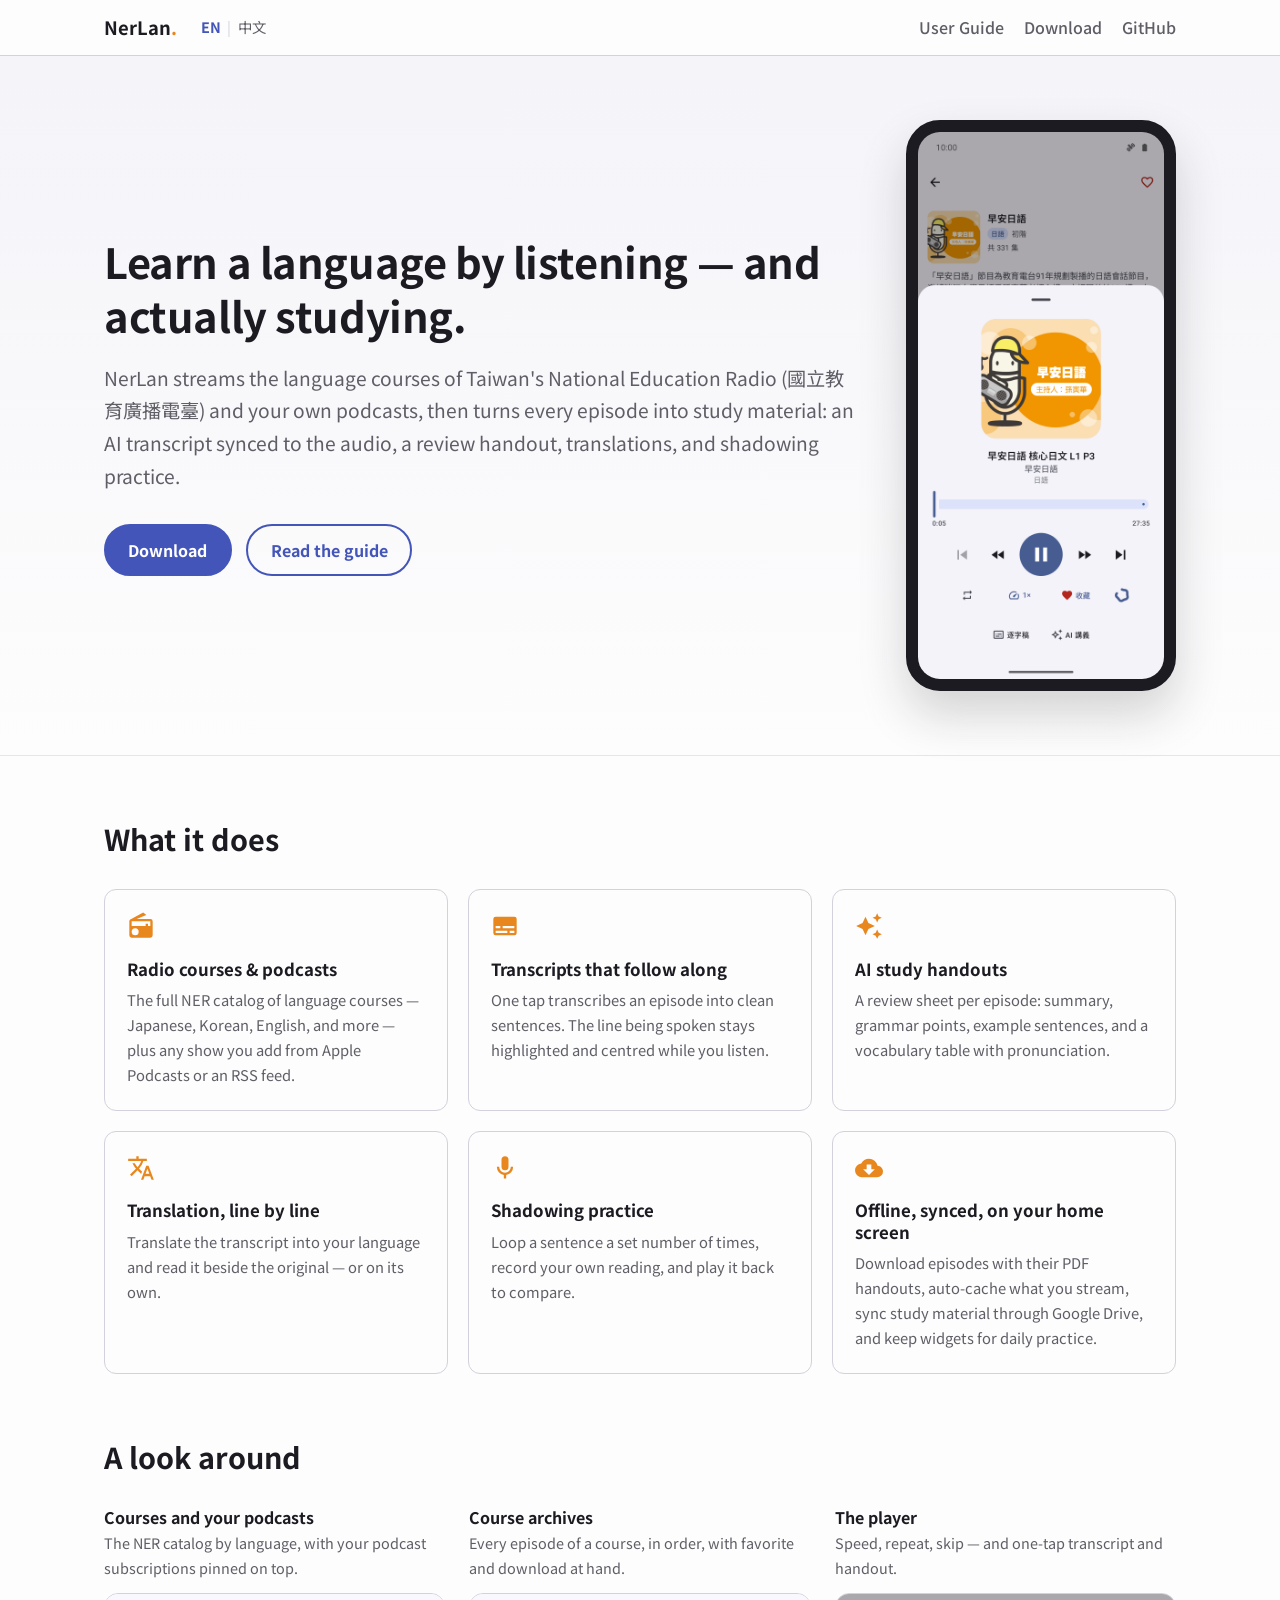
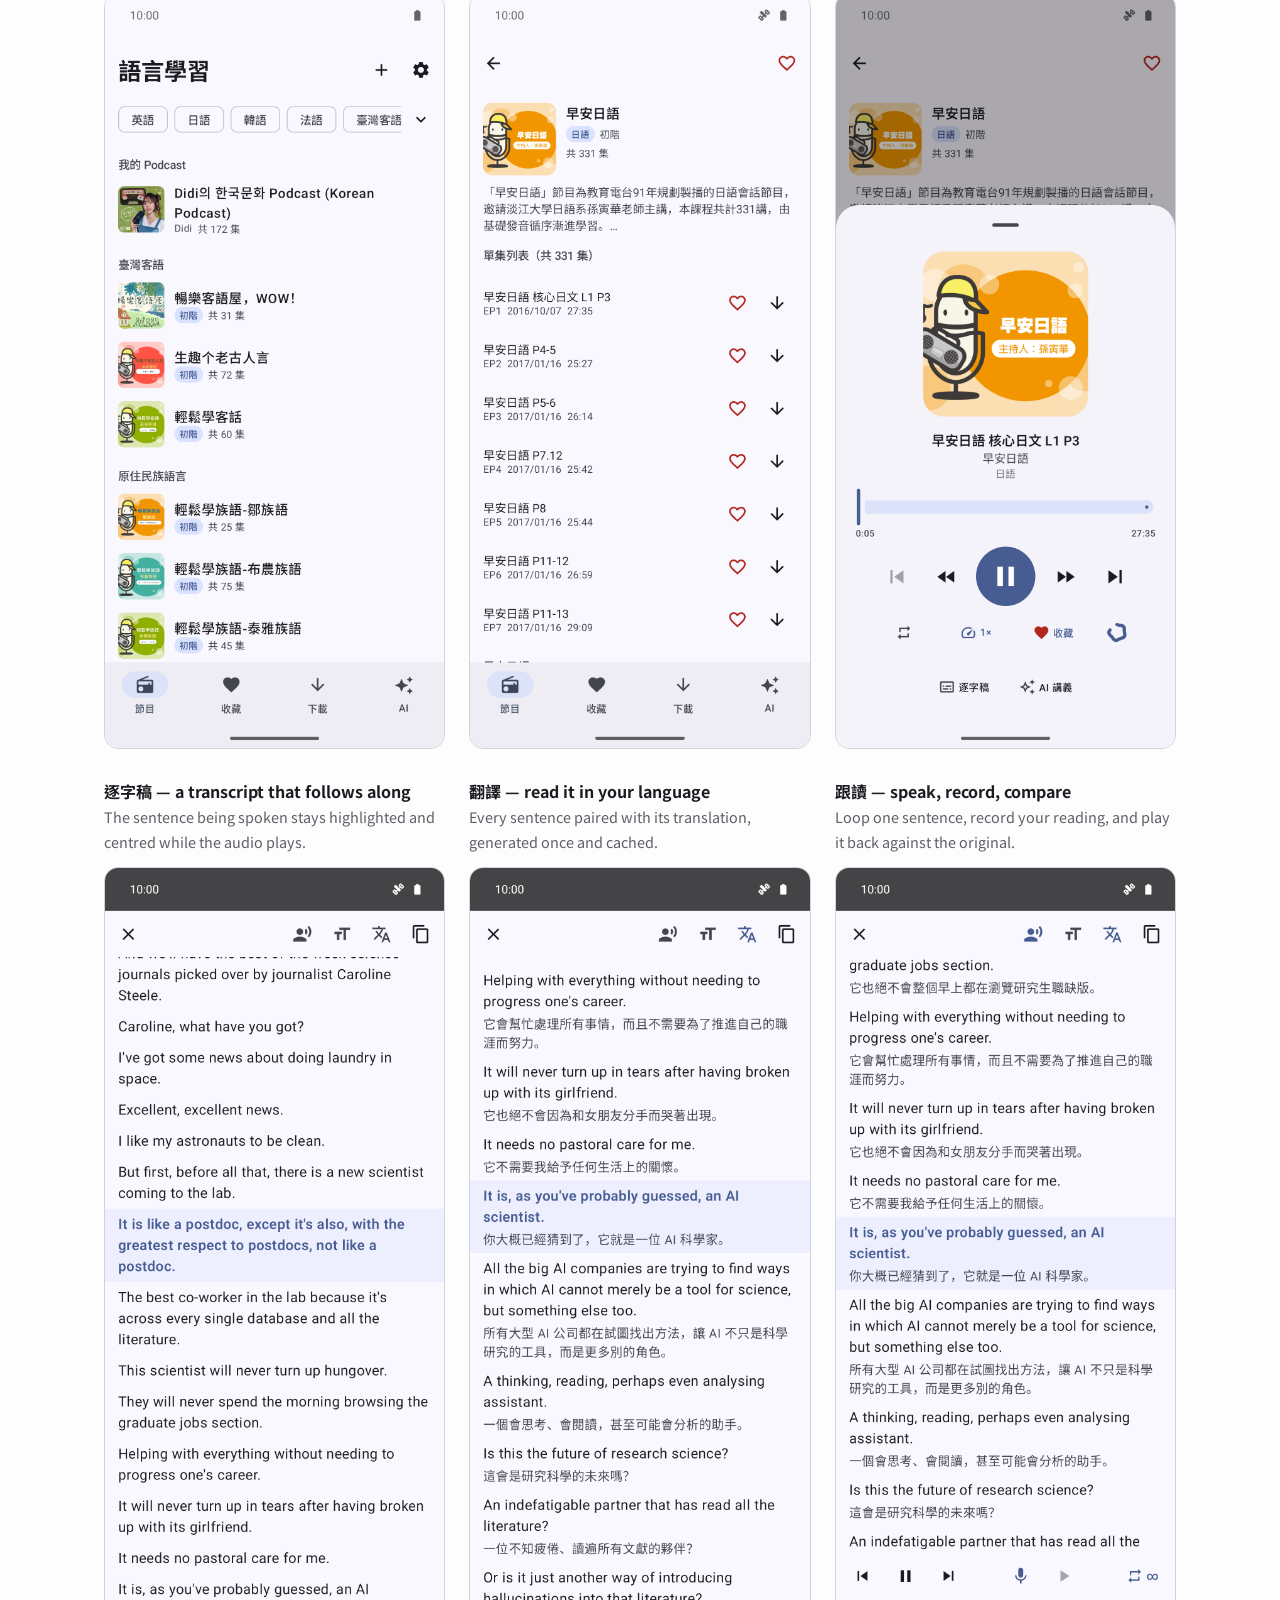
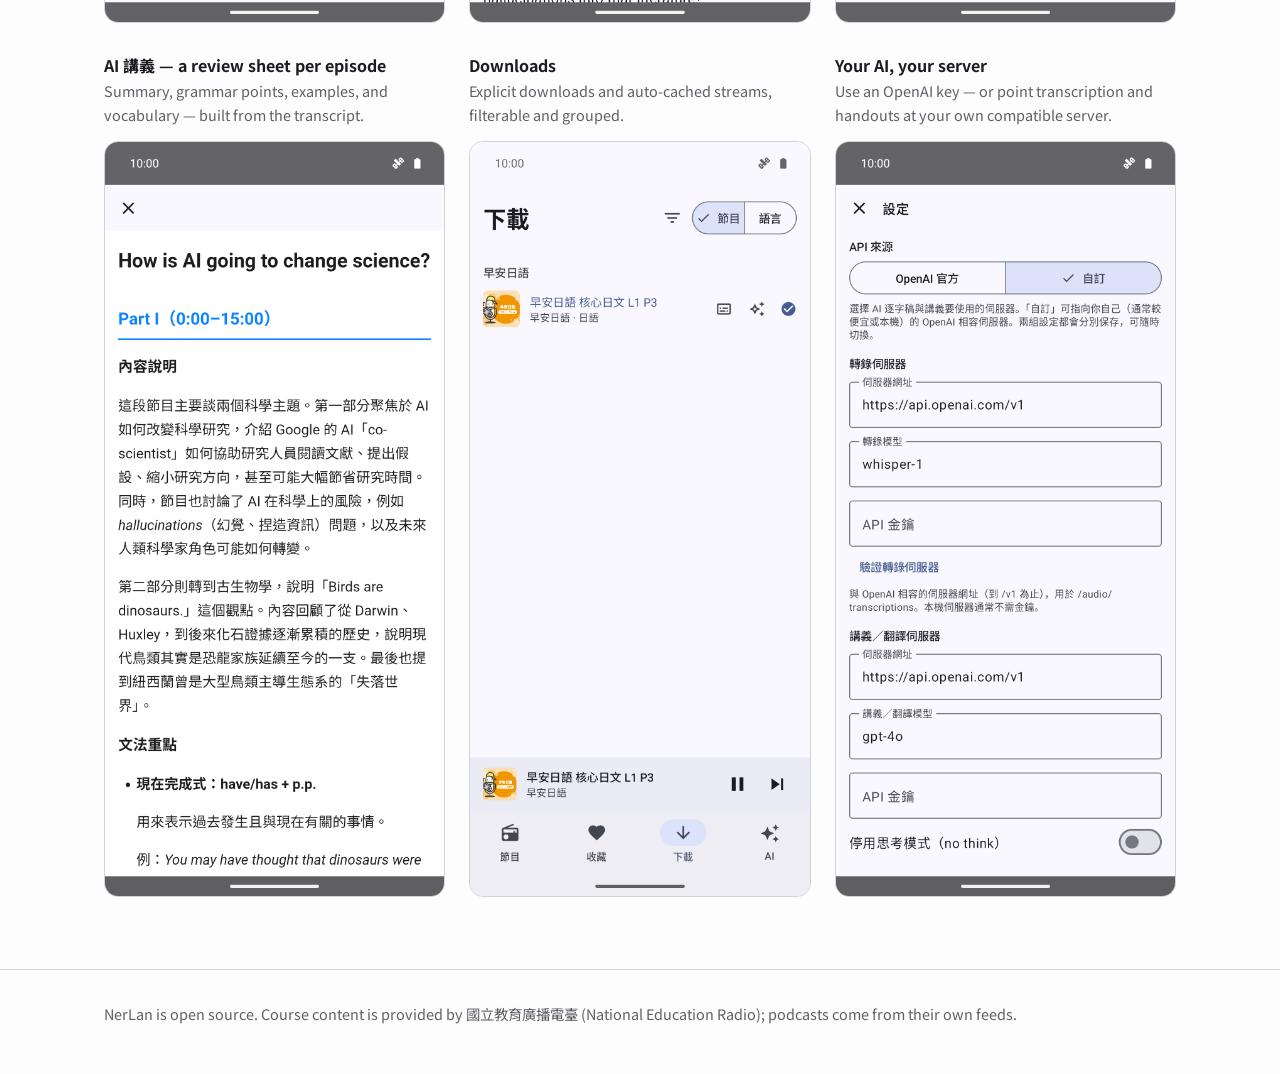
==== docs/index.html @ 179042fc "Add bilingual docs site under docs/, modeled on the EinkBro site Static HTML with no build step, ser" ====
<!DOCTYPE html>
<html lang="en">
<head>
  <meta charset="utf-8">
  <meta name="viewport" content="width=device-width, initial-scale=1">
  <title>NerLan — Learn languages by listening, with AI study tools</title>
  <meta name="description" content="NerLan turns National Education Radio language courses and podcasts into a study workflow: AI transcripts synced to playback, study handouts, translation, and shadowing practice.">
  <link rel="stylesheet" href="style.css">
  <script defer src="lang-banner.js"></script>
</head>
<body>

<nav class="site-nav">
  <div class="container">
    <a href="index.html" class="site-nav__logo">NerLan<span class="dot">.</span></a>
    <button class="nav-toggle" onclick="document.querySelector('.site-nav__links').classList.toggle('open')" aria-label="Toggle navigation">&#9776;</button>
    <ul class="site-nav__links">
      <li><a href="guide.html">User Guide</a></li>
      <li><a href="download.html">Download</a></li>
      <li><a href="https://github.com/plateaukao/nerlan-android">GitHub</a></li>
    </ul>
  </div>
</nav>

<header class="hero">
  <div class="container">
    <div class="hero__copy">
      <h1>Learn a language by listening — and actually studying.</h1>
      <p class="tagline">NerLan streams the language courses of Taiwan's National Education Radio (國立教育廣播電臺) and your own podcasts, then turns every episode into study material: an AI transcript synced to the audio, a review handout, translations, and shadowing practice.</p>
      <div class="hero__cta">
        <a class="btn btn--primary" href="download.html">Download</a>
        <a class="btn btn--ghost" href="guide.html">Read the guide</a>
      </div>
    </div>
    <div class="hero__shot">
      <img src="images/player.png" alt="NerLan player showing a Japanese lesson" width="1080" height="2400">
    </div>
  </div>
</header>

<section class="features">
  <div class="container">
    <h2>What it does</h2>
    <div class="features__grid">

      <a class="feature-card" href="guide.html#programs">
        <svg viewBox="0 0 24 24" aria-hidden="true"><path d="M3.24 6.15C2.51 6.43 2 7.17 2 8v12a2 2 0 0 0 2 2h16a2 2 0 0 0 2-2V8a2 2 0 0 0-2-2H8.3l8.26-3.34L13.88.5 3.24 6.15zM7 20a3 3 0 1 1 0-6 3 3 0 0 1 0 6zm13-8h-2v-2h-2v2H4V8h16v4z"/></svg>
        <h3>Radio courses &amp; podcasts</h3>
        <p>The full NER catalog of language courses — Japanese, Korean, English, and more — plus any show you add from Apple Podcasts or an RSS feed.</p>
      </a>

      <a class="feature-card" href="guide.html#transcripts">
        <svg viewBox="0 0 24 24" aria-hidden="true"><path d="M20 4H4a2 2 0 0 0-2 2v12a2 2 0 0 0 2 2h16a2 2 0 0 0 2-2V6a2 2 0 0 0-2-2zM4 12h4v2H4v-2zm10 6H4v-2h10v2zm6 0h-4v-2h4v2zm0-4H10v-2h10v2z"/></svg>
        <h3>Transcripts that follow along</h3>
        <p>One tap transcribes an episode into clean sentences. The line being spoken stays highlighted and centred while you listen.</p>
      </a>

      <a class="feature-card" href="guide.html#handouts">
        <svg viewBox="0 0 24 24" aria-hidden="true"><path d="m19 9 1.25-2.75L23 5l-2.75-1.25L19 1l-1.25 2.75L15 5l2.75 1.25L19 9zm-7.5.5L9 4 6.5 9.5 1 12l5.5 2.5L9 20l2.5-5.5L17 12l-5.5-2.5zM19 15l-1.25 2.75L15 19l2.75 1.25L19 23l1.25-2.75L23 19l-2.75-1.25L19 15z"/></svg>
        <h3>AI study handouts</h3>
        <p>A review sheet per episode: summary, grammar points, example sentences, and a vocabulary table with pronunciation.</p>
      </a>

      <a class="feature-card" href="guide.html#translation">
        <svg viewBox="0 0 24 24" aria-hidden="true"><path d="m12.87 15.07-2.54-2.51.03-.03A17.52 17.52 0 0 0 14.07 6H17V4h-7V2H8v2H1v2h11.17C11.5 7.92 10.44 9.75 9 11.35 8.07 10.32 7.3 9.19 6.69 8h-2c.73 1.63 1.73 3.17 2.98 4.56l-5.09 5.02L4 19l5-5 3.11 3.11.76-2.04zM18.5 10h-2L12 22h2l1.12-3h4.75L21 22h2l-4.5-12zm-2.62 7 1.62-4.33L19.12 17h-3.24z"/></svg>
        <h3>Translation, line by line</h3>
        <p>Translate the transcript into your language and read it beside the original — or on its own.</p>
      </a>

      <a class="feature-card" href="guide.html#shadowing">
        <svg viewBox="0 0 24 24" aria-hidden="true"><path d="M12 14a3 3 0 0 0 3-3V5a3 3 0 0 0-6 0v6a3 3 0 0 0 3 3zm5-3a5 5 0 0 1-10 0H5a7 7 0 0 0 6 6.92V21h2v-3.08A7 7 0 0 0 19 11h-2z"/></svg>
        <h3>Shadowing practice</h3>
        <p>Loop a sentence a set number of times, record your own reading, and play it back to compare.</p>
      </a>

      <a class="feature-card" href="guide.html#downloads">
        <svg viewBox="0 0 24 24" aria-hidden="true"><path d="M19.35 10.04A7.49 7.49 0 0 0 12 4C9.11 4 6.6 5.64 5.35 8.04A5.994 5.994 0 0 0 0 14a6 6 0 0 0 6 6h13a5 5 0 0 0 5-5c0-2.64-2.05-4.78-4.65-4.96zM17 13l-5 5-5-5h3V9h4v4h3z"/></svg>
        <h3>Offline, synced, on your home screen</h3>
        <p>Download episodes with their PDF handouts, auto-cache what you stream, sync study material through Google Drive, and keep widgets for daily practice.</p>
      </a>

    </div>
  </div>
</section>

<section class="gallery">
  <div class="container">
    <h2>A look around</h2>
    <div class="gallery__grid">
      <figure class="gallery__item"><img src="images/podcast.png" alt="Program list with language filters and a subscribed podcast" loading="lazy"><figcaption><h3>Courses and your podcasts</h3><p>The NER catalog by language, with your podcast subscriptions pinned on top.</p></figcaption></figure>
      <figure class="gallery__item"><img src="images/program-detail.png" alt="Program page with episode list" loading="lazy"><figcaption><h3>Course archives</h3><p>Every episode of a course, in order, with favorite and download at hand.</p></figcaption></figure>
      <figure class="gallery__item"><img src="images/player.png" alt="Full player" loading="lazy"><figcaption><h3>The player</h3><p>Speed, repeat, skip — and one-tap transcript and handout.</p></figcaption></figure>
      <figure class="gallery__item"><img src="images/transcript.png" alt="Transcript with the spoken sentence highlighted" loading="lazy"><figcaption><h3>逐字稿 — a transcript that follows along</h3><p>The sentence being spoken stays highlighted and centred while the audio plays.</p></figcaption></figure>
      <figure class="gallery__item"><img src="images/translation.png" alt="Bilingual transcript with translations under each sentence" loading="lazy"><figcaption><h3>翻譯 — read it in your language</h3><p>Every sentence paired with its translation, generated once and cached.</p></figcaption></figure>
      <figure class="gallery__item"><img src="images/shadowing.png" alt="Shadowing mode with practice controls" loading="lazy"><figcaption><h3>跟讀 — speak, record, compare</h3><p>Loop one sentence, record your reading, and play it back against the original.</p></figcaption></figure>
      <figure class="gallery__item"><img src="images/handout.png" alt="AI-generated study handout" loading="lazy"><figcaption><h3>AI 講義 — a review sheet per episode</h3><p>Summary, grammar points, examples, and vocabulary — built from the transcript.</p></figcaption></figure>
      <figure class="gallery__item"><img src="images/downloads.png" alt="Downloads tab" loading="lazy"><figcaption><h3>Downloads</h3><p>Explicit downloads and auto-cached streams, filterable and grouped.</p></figcaption></figure>
      <figure class="gallery__item"><img src="images/settings-custom.png" alt="Custom AI server settings" loading="lazy"><figcaption><h3>Your AI, your server</h3><p>Use an OpenAI key — or point transcription and handouts at your own compatible server.</p></figcaption></figure>
    </div>
  </div>
</section>

<footer class="site-footer">
  <div class="container">
    NerLan is open source. Course content is provided by 國立教育廣播電臺 (National Education Radio); podcasts come from their own feeds.
  </div>
</footer>

</body>
</html>
---- docs/style.css ----
/* NerLan docs site — single stylesheet, no build step.
   Structure follows the EinkBro docs site; palette is NerLan's own:
   indigo from the app's player controls, orange from the app icon. */

@import url('https://fonts.googleapis.com/css2?family=Noto+Sans+TC:wght@400;500;700&family=JetBrains+Mono:wght@400;600&display=swap');

:root {
  --ink: #1c1b22;
  --paper: #fdfdfd;
  --mid: #5f5e66;
  --faint: #e6e5ee;
  --hairline: #d2d1dc;
  --wash: #f4f4f9;
  --accent: #4355b9;
  --accent-soft: #e2e6f9;
  --warm: #e8871e;
  --font-body: 'Noto Sans TC', system-ui, -apple-system, 'Segoe UI', sans-serif;
  --font-mono: 'JetBrains Mono', 'Menlo', monospace;
  --max-w: 1120px;
  --nav-h: 56px;
}

* { box-sizing: border-box; }

html {
  scroll-behavior: smooth;
  scroll-padding-top: calc(var(--nav-h) + 24px);
}

body {
  margin: 0;
  font-family: var(--font-body);
  color: var(--ink);
  background: var(--paper);
  line-height: 1.7;
}

.container {
  max-width: var(--max-w);
  margin: 0 auto;
  padding: 0 24px;
}

a { color: var(--accent); }
a:hover { text-decoration-thickness: 2px; }

h1, h2, h3, h4 { line-height: 1.3; font-weight: 700; }

code {
  font-family: var(--font-mono);
  font-size: 0.875em;
  background: var(--wash);
  border: 1px solid var(--faint);
  border-radius: 4px;
  padding: 0.1em 0.35em;
}

pre {
  background: var(--ink);
  color: var(--paper);
  border-radius: 8px;
  padding: 1rem 1.25rem;
  overflow-x: auto;
}
pre code { background: none; border: none; color: inherit; padding: 0; }

/* ---------- Nav ---------- */

.site-nav {
  position: sticky;
  top: 0;
  z-index: 50;
  height: var(--nav-h);
  background: rgba(253, 253, 253, 0.92);
  backdrop-filter: blur(8px);
  border-bottom: 1px solid var(--hairline);
}

.site-nav .container {
  height: 100%;
  display: flex;
  align-items: center;
  gap: 1.5rem;
}

.site-nav__logo {
  font-weight: 700;
  font-size: 1.15rem;
  text-decoration: none;
  color: var(--ink);
}
.site-nav__logo .dot { color: var(--warm); }

.site-nav__links {
  display: flex;
  gap: 1.25rem;
  list-style: none;
  margin: 0 0 0 auto;
  padding: 0;
}

.site-nav__links a {
  text-decoration: none;
  color: var(--mid);
  font-weight: 500;
}
.site-nav__links a:hover, .site-nav__links a.active { color: var(--accent); }

.site-nav__lang {
  display: flex;
  align-items: center;
  gap: 0.4rem;
  font-size: 0.9rem;
}
.site-nav__lang a { text-decoration: none; color: var(--mid); }
.site-nav__lang a.current { color: var(--accent); font-weight: 700; }
.site-nav__lang-sep { color: var(--hairline); }

.nav-toggle {
  display: none;
  margin-left: auto;
  background: none;
  border: 1px solid var(--hairline);
  border-radius: 6px;
  font-size: 1.1rem;
  padding: 0.15rem 0.5rem;
  cursor: pointer;
  color: var(--ink);
}

/* ---------- Hero ---------- */

.hero {
  background: linear-gradient(180deg, var(--wash) 0%, var(--paper) 100%);
  border-bottom: 1px solid var(--faint);
}

.hero .container {
  display: flex;
  align-items: center;
  gap: 3rem;
  padding-top: 4rem;
  padding-bottom: 4rem;
}

.hero__copy { flex: 1; }

.hero__copy h1 {
  font-size: 2.6rem;
  margin: 0 0 1rem;
  letter-spacing: -0.01em;
}

.hero__copy .tagline {
  font-size: 1.2rem;
  color: var(--mid);
  margin-bottom: 2rem;
}

.hero__cta { display: flex; gap: 0.9rem; flex-wrap: wrap; }

.btn {
  display: inline-block;
  padding: 0.65rem 1.4rem;
  border-radius: 999px;
  text-decoration: none;
  font-weight: 700;
  border: 2px solid var(--accent);
}
.btn--primary { background: var(--accent); color: #fff; }
.btn--primary:hover { background: #364598; border-color: #364598; }
.btn--ghost { color: var(--accent); }
.btn--ghost:hover { background: var(--accent-soft); }

/* Phone bezel drawn in CSS; overflow clips the screenshot so the inner
   corner radius stays parallel to the outer one. */
.hero__shot {
  width: 270px;
  flex-shrink: 0;
  border: 12px solid var(--ink);
  border-radius: 34px;
  background: var(--ink);
  overflow: hidden;
  box-shadow: 0 24px 48px rgba(28, 27, 34, 0.18);
}
.hero__shot img { display: block; width: 100%; height: auto; }

/* ---------- Feature cards ---------- */

.features { padding: 4rem 0; }

.features h2, .gallery h2 { font-size: 1.8rem; margin: 0 0 2rem; }

.features__grid {
  display: grid;
  grid-template-columns: repeat(3, 1fr);
  gap: 1.25rem;
}

.feature-card {
  display: block;
  text-decoration: none;
  color: var(--ink);
  border: 1px solid var(--hairline);
  border-radius: 12px;
  padding: 1.4rem;
  transition: border-color 0.15s, transform 0.15s;
}
.feature-card:hover {
  border-color: var(--accent);
  transform: translateY(-2px);
}
.feature-card svg { width: 28px; height: 28px; fill: var(--warm); }
.feature-card h3 { margin: 0.7rem 0 0.4rem; font-size: 1.05rem; }
.feature-card p { margin: 0; color: var(--mid); font-size: 0.92rem; }

/* ---------- Gallery ---------- */

.gallery { padding: 0 0 4.5rem; }

.gallery__grid {
  display: grid;
  grid-template-columns: repeat(3, 1fr);
  gap: 2rem 1.5rem;
}

/* Caption above the image without reordering markup. */
.gallery__item {
  margin: 0;
  display: flex;
  flex-direction: column-reverse;
}
.gallery__item img {
  width: 100%;
  height: auto;
  border: 1px solid var(--hairline);
  border-radius: 14px;
}
.gallery__item h3 { margin: 0 0 0.2rem; font-size: 1rem; }
.gallery__item p { margin: 0 0 0.8rem; color: var(--mid); font-size: 0.9rem; }

/* ---------- Guide layout ---------- */

.guide-layout {
  display: grid;
  grid-template-columns: 230px 1fr;
  gap: 3rem;
  padding-top: 2.5rem;
  padding-bottom: 4rem;
}

.guide-sidebar {
  position: sticky;
  top: calc(var(--nav-h) + 1.5rem);
  align-self: start;
  max-height: calc(100vh - var(--nav-h) - 3rem);
  overflow-y: auto;
  font-size: 0.92rem;
}

.toc-section {
  font-weight: 700;
  margin: 1.2rem 0 0.3rem;
  color: var(--ink);
}
.toc-section:first-child { margin-top: 0; }

.guide-sidebar ul { list-style: none; margin: 0; padding: 0; }
.guide-sidebar li { margin: 0.25rem 0; }
.guide-sidebar a { text-decoration: none; color: var(--mid); }
.guide-sidebar a:hover { color: var(--accent); }

.guide-main { min-width: 0; }
.guide-main section { margin-bottom: 3rem; }
.guide-main h2 {
  font-size: 1.5rem;
  border-bottom: 2px solid var(--faint);
  padding-bottom: 0.4rem;
  margin: 0 0 1rem;
}
.guide-main h3 { font-size: 1.15rem; margin: 1.6rem 0 0.6rem; }

.device-img {
  width: 300px;
  max-width: 100%;
  height: auto;
  border: 1px solid var(--hairline);
  border-radius: 14px;
  margin: 0.8rem 0;
}

.img-row { display: flex; gap: 1rem; flex-wrap: wrap; }

/* Setting reference rows */
.setting-item {
  display: grid;
  grid-template-columns: 200px 1fr;
  gap: 1rem;
  padding: 0.65rem 0;
  border-bottom: 1px solid var(--faint);
}
.setting-item__name { font-weight: 700; }
.setting-item__desc { color: var(--mid); }

.tag {
  display: inline-block;
  font-size: 0.75rem;
  font-weight: 700;
  color: var(--accent);
  background: var(--accent-soft);
  border-radius: 4px;
  padding: 0.05rem 0.45rem;
  margin-right: 0.4rem;
  vertical-align: 0.1em;
}

.note {
  background: var(--wash);
  border-left: 4px solid var(--warm);
  border-radius: 0 8px 8px 0;
  padding: 0.8rem 1.1rem;
  margin: 1rem 0;
}

/* Tables */
.table-wrap { overflow-x: auto; }

table {
  border-collapse: separate;
  border-spacing: 0;
  width: 100%;
  border: 1px solid var(--hairline);
  border-radius: 10px;
  overflow: hidden;
  font-size: 0.95rem;
}
th, td {
  text-align: left;
  padding: 0.6rem 0.9rem;
  border-bottom: 1px solid var(--faint);
  vertical-align: top;
}
tr:last-child td { border-bottom: none; }
th { background: var(--wash); }

/* ---------- Download page ---------- */

.download-cards {
  display: grid;
  grid-template-columns: repeat(2, 1fr);
  gap: 1.25rem;
  margin: 2rem 0 3rem;
}

.download-card {
  border: 1px solid var(--hairline);
  border-radius: 12px;
  padding: 1.5rem;
}
.download-card h3 { margin-top: 0; }

.changelog-version {
  border-bottom: 1px solid var(--faint);
  padding: 1.2rem 0;
}
.changelog-version h3 {
  font-size: 1.3rem;
  margin: 0 0 0.4rem;
  color: var(--accent);
}
.changelog-version h4 { margin: 0.9rem 0 0.3rem; }
.changelog-version ul { margin: 0.2rem 0 0.6rem; }

/* ---------- Page header / footer ---------- */

.page-header { padding: 2.5rem 0 0; }
.page-header h1 { font-size: 2rem; margin: 0 0 0.4rem; }
.page-header p { color: var(--mid); margin: 0; }

.site-footer {
  border-top: 1px solid var(--hairline);
  padding: 2rem 0 3rem;
  color: var(--mid);
  font-size: 0.9rem;
}

/* ---------- Responsive ---------- */

@media (max-width: 900px) {
  .features__grid, .gallery__grid { grid-template-columns: repeat(2, 1fr); }
}

@media (max-width: 768px) {
  .nav-toggle { display: block; }
  .site-nav__links {
    display: none;
    position: absolute;
    top: var(--nav-h);
    left: 0;
    right: 0;
    background: var(--paper);
    border-bottom: 1px solid var(--hairline);
    flex-direction: column;
    gap: 0;
    padding: 0.5rem 24px 1rem;
  }
  .site-nav__links.open { display: flex; }
  .site-nav__links li { padding: 0.35rem 0; }

  .hero .container { flex-direction: column-reverse; text-align: center; }
  .hero__cta { justify-content: center; }
  .hero__copy h1 { font-size: 2rem; }
  .hero__shot { width: 230px; }

  .guide-layout { grid-template-columns: 1fr; gap: 1.5rem; }
  .guide-sidebar {
    position: static;
    max-height: none;
    border-bottom: 1px solid var(--hairline);
    padding-bottom: 1rem;
  }
  .setting-item { grid-template-columns: 1fr; gap: 0.15rem; }
  .download-cards { grid-template-columns: 1fr; }
}

@media (max-width: 480px) {
  .features__grid, .gallery__grid { grid-template-columns: 1fr; }
  .device-img { width: 100%; }
}
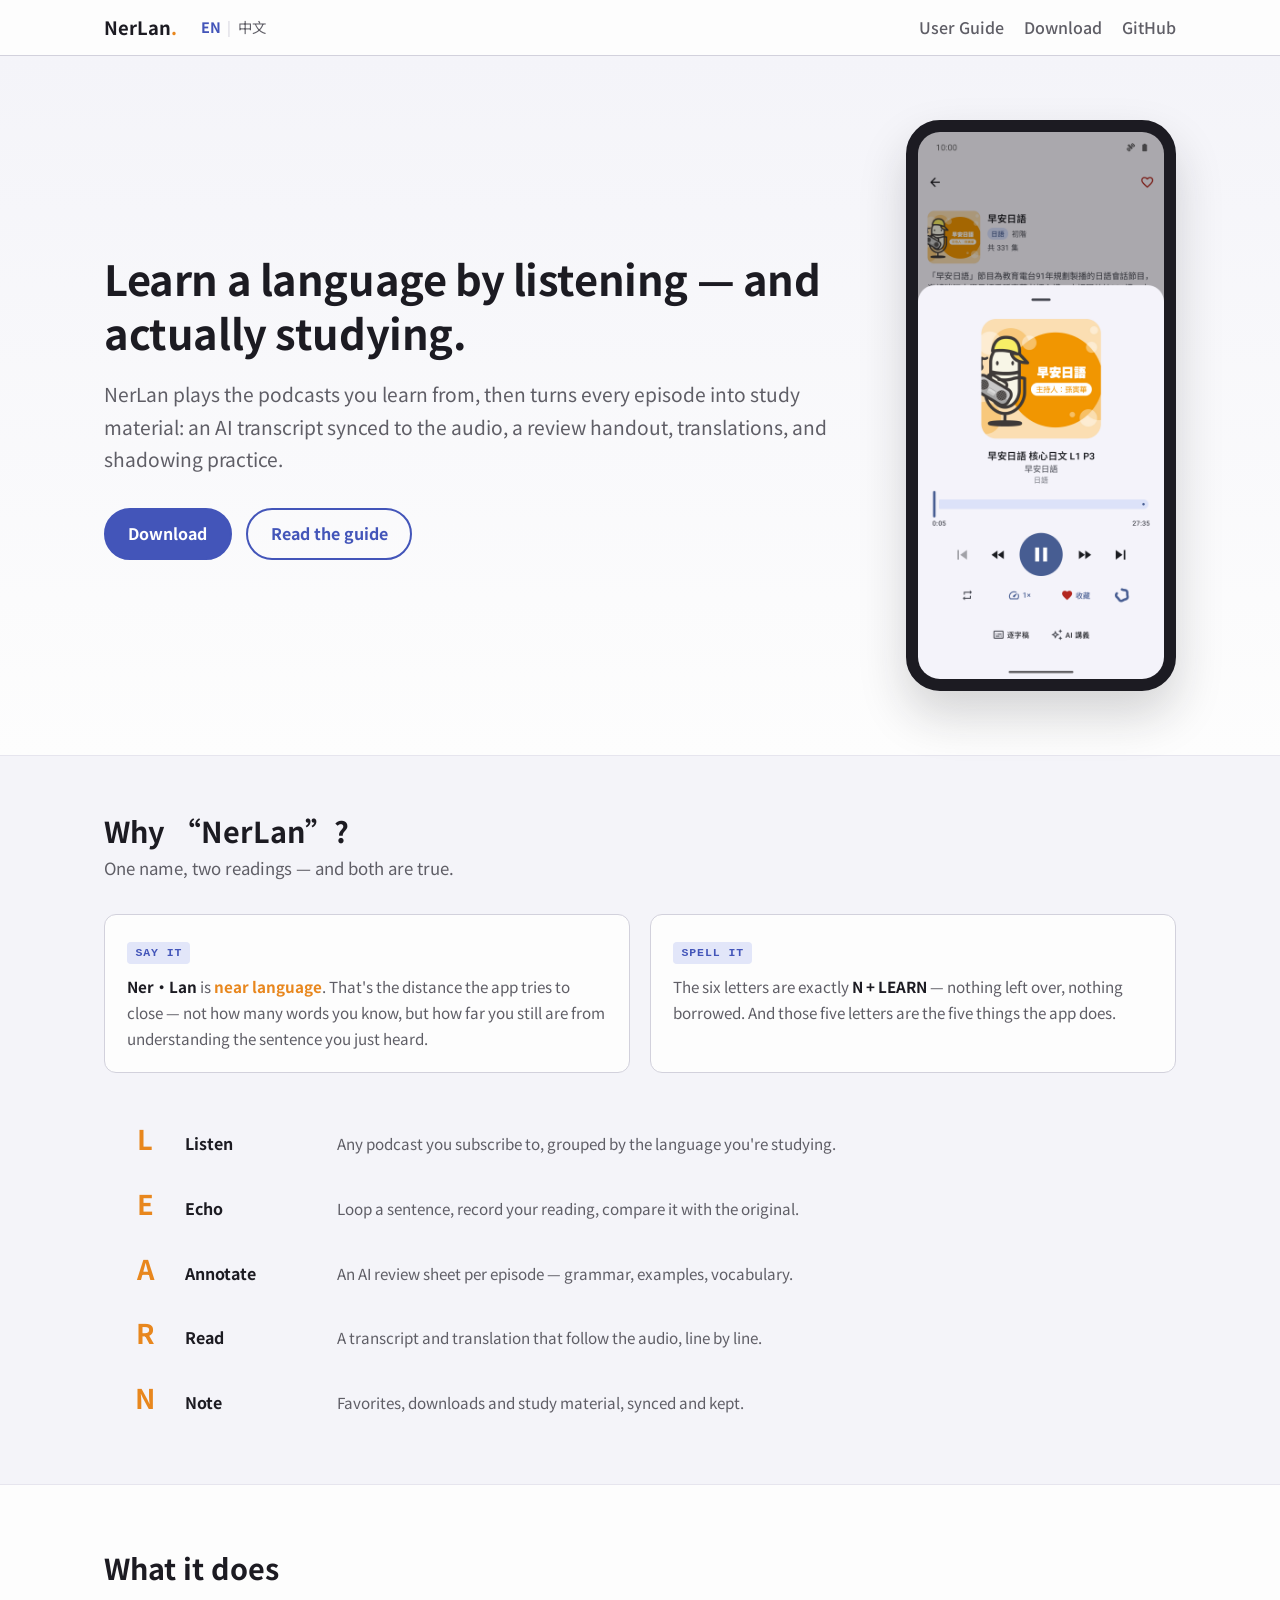
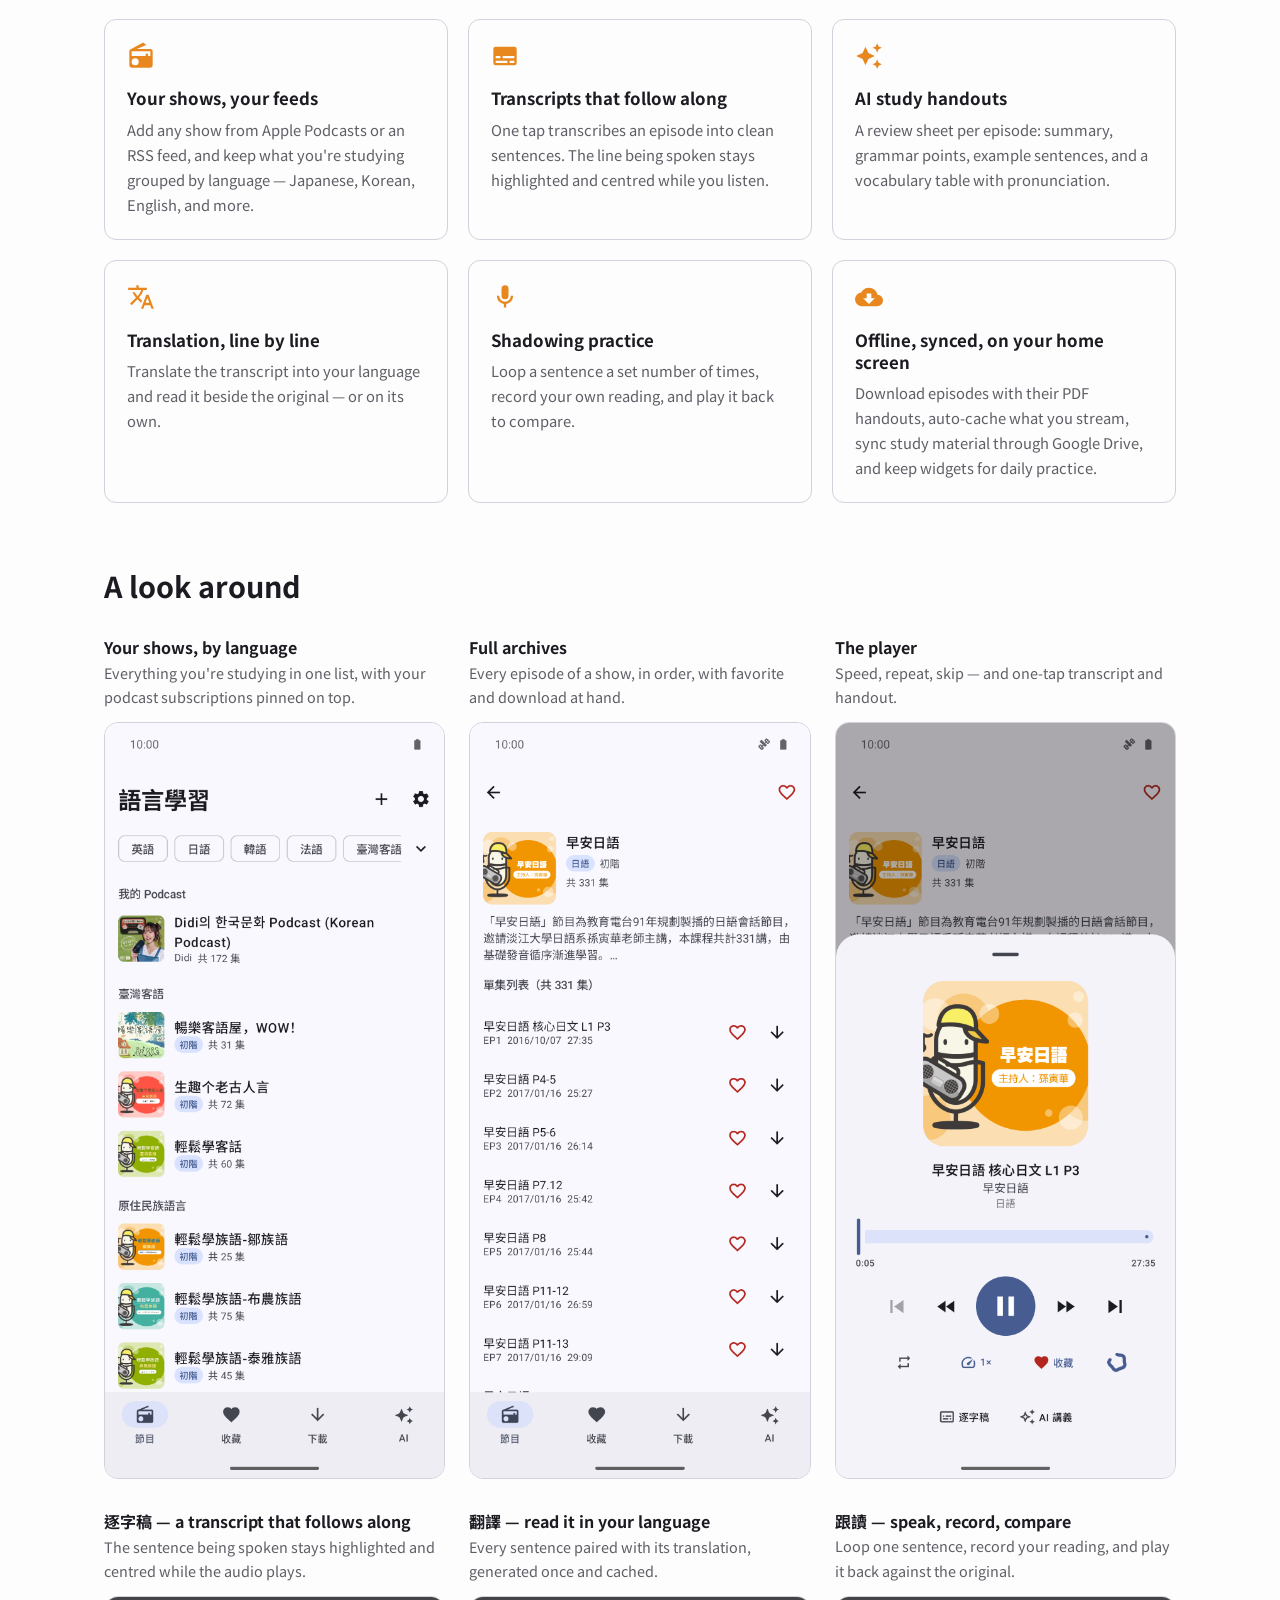
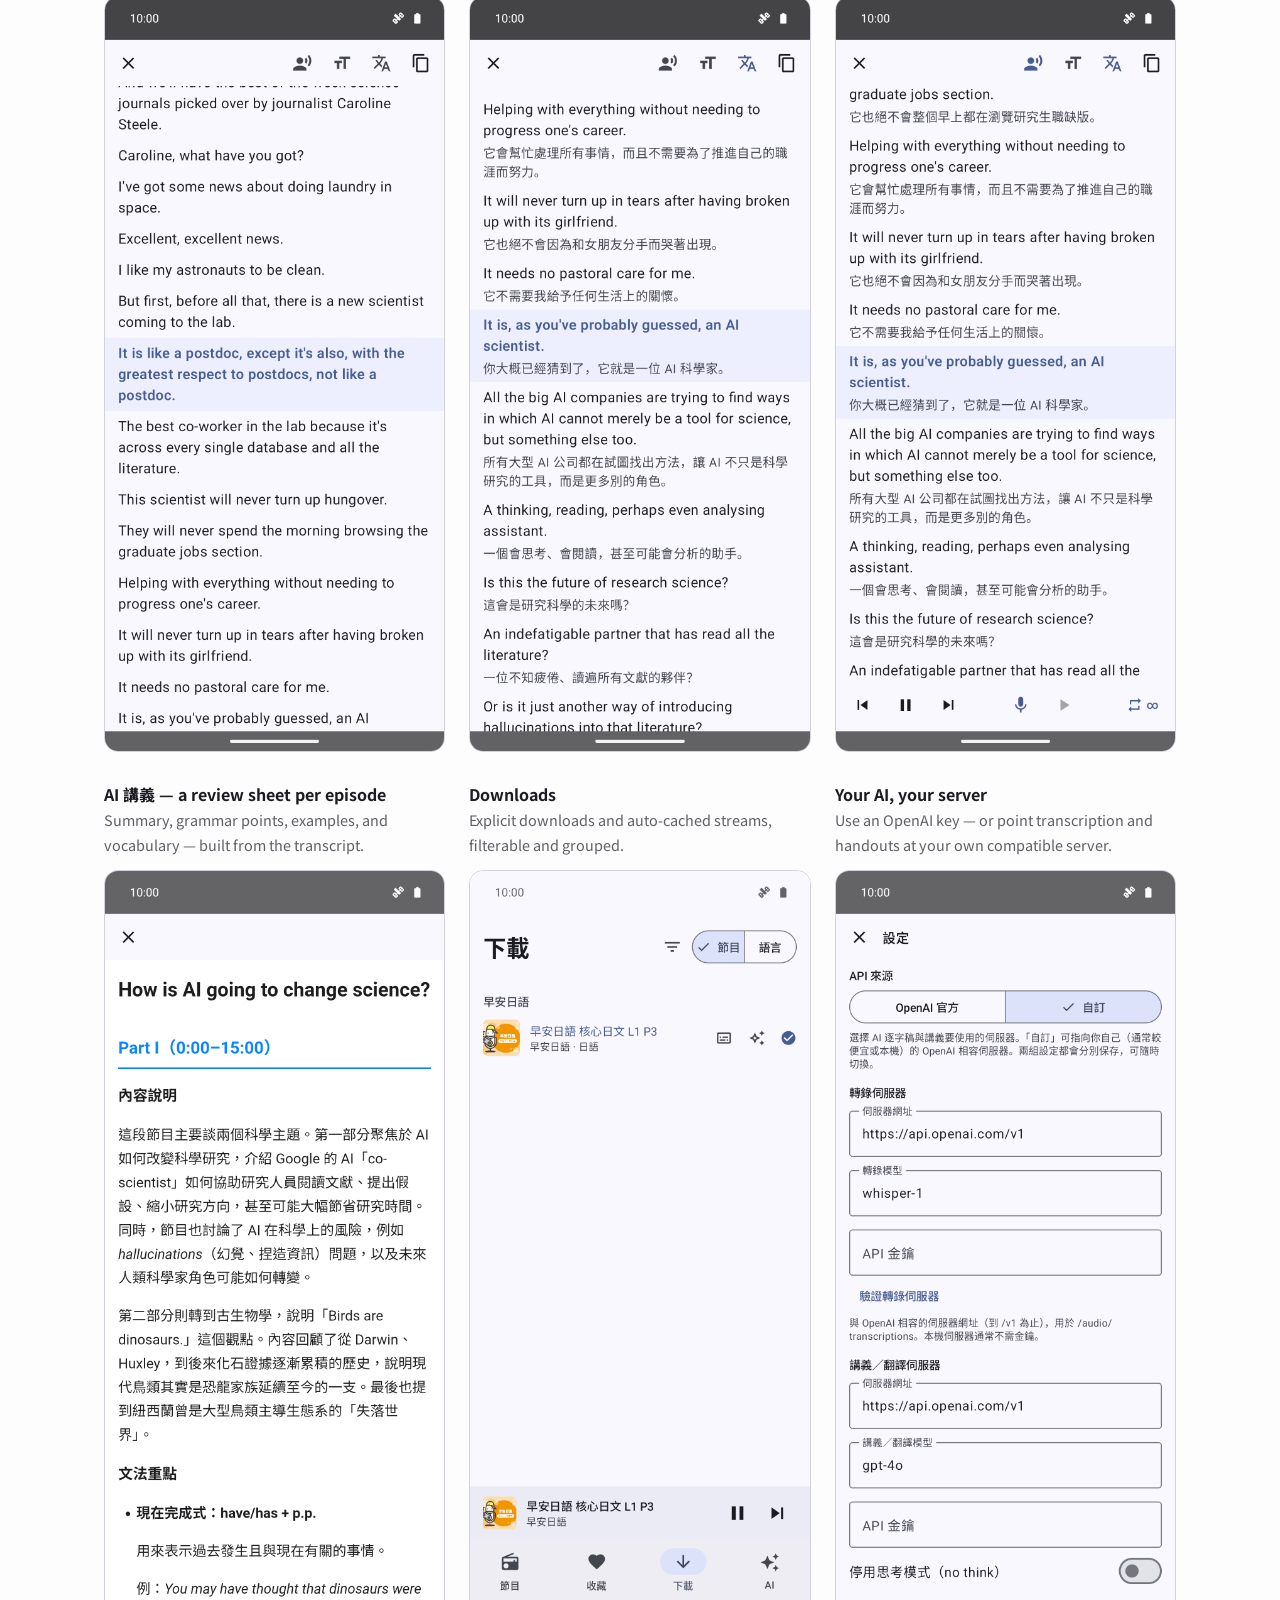
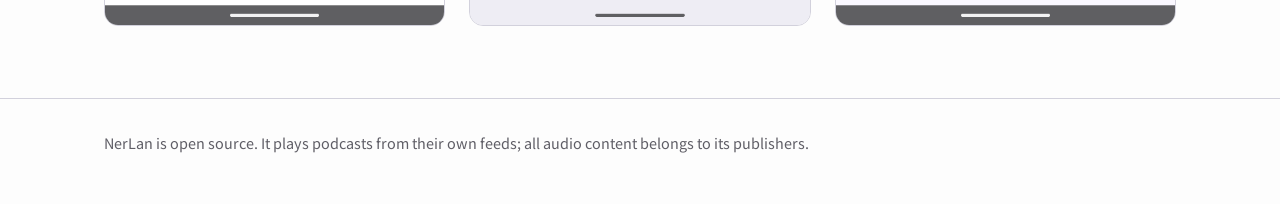
==== commit 079aceee: "Docs: drop NER framing, add a "Why NerLan?" naming section The site described the app as streaming N" ====
--- a/docs/index.html
+++ b/docs/index.html
@@ -4,7 +4,7 @@
   <meta charset="utf-8">
   <meta name="viewport" content="width=device-width, initial-scale=1">
   <title>NerLan — Learn languages by listening, with AI study tools</title>
-  <meta name="description" content="NerLan turns National Education Radio language courses and podcasts into a study workflow: AI transcripts synced to playback, study handouts, translation, and shadowing practice.">
+  <meta name="description" content="NerLan turns the podcasts you learn from into a study workflow: AI transcripts synced to playback, study handouts, translation, and shadowing practice.">
   <link rel="stylesheet" href="style.css">
   <script defer src="lang-banner.js"></script>
 </head>
@@ -26,7 +26,7 @@
   <div class="container">
     <div class="hero__copy">
       <h1>Learn a language by listening — and actually studying.</h1>
-      <p class="tagline">NerLan streams the language courses of Taiwan's National Education Radio (國立教育廣播電臺) and your own podcasts, then turns every episode into study material: an AI transcript synced to the audio, a review handout, translations, and shadowing practice.</p>
+      <p class="tagline">NerLan plays the podcasts you learn from, then turns every episode into study material: an AI transcript synced to the audio, a review handout, translations, and shadowing practice.</p>
       <div class="hero__cta">
         <a class="btn btn--primary" href="download.html">Download</a>
         <a class="btn btn--ghost" href="guide.html">Read the guide</a>
@@ -38,6 +38,32 @@
   </div>
 </header>
 
+<section class="naming">
+  <div class="container">
+    <h2>Why “NerLan”?</h2>
+    <p class="naming__lede">One name, two readings — and both are true.</p>
+
+    <div class="naming__readings">
+      <div class="reading">
+        <span class="reading__k">Say it</span>
+        <p><strong>Ner·Lan</strong> is <em>near language</em>. That's the distance the app tries to close — not how many words you know, but how far you still are from understanding the sentence you just heard.</p>
+      </div>
+      <div class="reading">
+        <span class="reading__k">Spell it</span>
+        <p>The six letters are exactly <strong>N + LEARN</strong> — nothing left over, nothing borrowed. And those five letters are the five things the app does.</p>
+      </div>
+    </div>
+
+    <ol class="learn-strip">
+      <li><a href="guide.html#programs"><span class="learn-strip__letter">L</span><span class="learn-strip__name">Listen</span><span class="learn-strip__desc">Any podcast you subscribe to, grouped by the language you're studying.</span></a></li>
+      <li><a href="guide.html#shadowing"><span class="learn-strip__letter">E</span><span class="learn-strip__name">Echo</span><span class="learn-strip__desc">Loop a sentence, record your reading, compare it with the original.</span></a></li>
+      <li><a href="guide.html#handouts"><span class="learn-strip__letter">A</span><span class="learn-strip__name">Annotate</span><span class="learn-strip__desc">An AI review sheet per episode — grammar, examples, vocabulary.</span></a></li>
+      <li><a href="guide.html#transcripts"><span class="learn-strip__letter">R</span><span class="learn-strip__name">Read</span><span class="learn-strip__desc">A transcript and translation that follow the audio, line by line.</span></a></li>
+      <li><a href="guide.html#downloads"><span class="learn-strip__letter">N</span><span class="learn-strip__name">Note</span><span class="learn-strip__desc">Favorites, downloads and study material, synced and kept.</span></a></li>
+    </ol>
+  </div>
+</section>
+
 <section class="features">
   <div class="container">
     <h2>What it does</h2>
@@ -45,8 +71,8 @@
 
       <a class="feature-card" href="guide.html#programs">
         <svg viewBox="0 0 24 24" aria-hidden="true"><path d="M3.24 6.15C2.51 6.43 2 7.17 2 8v12a2 2 0 0 0 2 2h16a2 2 0 0 0 2-2V8a2 2 0 0 0-2-2H8.3l8.26-3.34L13.88.5 3.24 6.15zM7 20a3 3 0 1 1 0-6 3 3 0 0 1 0 6zm13-8h-2v-2h-2v2H4V8h16v4z"/></svg>
-        <h3>Radio courses &amp; podcasts</h3>
-        <p>The full NER catalog of language courses — Japanese, Korean, English, and more — plus any show you add from Apple Podcasts or an RSS feed.</p>
+        <h3>Your shows, your feeds</h3>
+        <p>Add any show from Apple Podcasts or an RSS feed, and keep what you're studying grouped by language — Japanese, Korean, English, and more.</p>
       </a>
 
       <a class="feature-card" href="guide.html#transcripts">
@@ -87,8 +113,8 @@
   <div class="container">
     <h2>A look around</h2>
     <div class="gallery__grid">
-      <figure class="gallery__item"><img src="images/podcast.png" alt="Program list with language filters and a subscribed podcast" loading="lazy"><figcaption><h3>Courses and your podcasts</h3><p>The NER catalog by language, with your podcast subscriptions pinned on top.</p></figcaption></figure>
-      <figure class="gallery__item"><img src="images/program-detail.png" alt="Program page with episode list" loading="lazy"><figcaption><h3>Course archives</h3><p>Every episode of a course, in order, with favorite and download at hand.</p></figcaption></figure>
+      <figure class="gallery__item"><img src="images/podcast.png" alt="Program list with language filters and a subscribed podcast" loading="lazy"><figcaption><h3>Your shows, by language</h3><p>Everything you're studying in one list, with your podcast subscriptions pinned on top.</p></figcaption></figure>
+      <figure class="gallery__item"><img src="images/program-detail.png" alt="Show page with episode list" loading="lazy"><figcaption><h3>Full archives</h3><p>Every episode of a show, in order, with favorite and download at hand.</p></figcaption></figure>
       <figure class="gallery__item"><img src="images/player.png" alt="Full player" loading="lazy"><figcaption><h3>The player</h3><p>Speed, repeat, skip — and one-tap transcript and handout.</p></figcaption></figure>
       <figure class="gallery__item"><img src="images/transcript.png" alt="Transcript with the spoken sentence highlighted" loading="lazy"><figcaption><h3>逐字稿 — a transcript that follows along</h3><p>The sentence being spoken stays highlighted and centred while the audio plays.</p></figcaption></figure>
       <figure class="gallery__item"><img src="images/translation.png" alt="Bilingual transcript with translations under each sentence" loading="lazy"><figcaption><h3>翻譯 — read it in your language</h3><p>Every sentence paired with its translation, generated once and cached.</p></figcaption></figure>
@@ -102,7 +128,7 @@
 
 <footer class="site-footer">
   <div class="container">
-    NerLan is open source. Course content is provided by 國立教育廣播電臺 (National Education Radio); podcasts come from their own feeds.
+    NerLan is open source. It plays podcasts from their own feeds; all audio content belongs to its publishers.
   </div>
 </footer>
 
--- a/docs/style.css
+++ b/docs/style.css
@@ -214,6 +214,87 @@
 .feature-card h3 { margin: 0.7rem 0 0.4rem; font-size: 1.05rem; }
 .feature-card p { margin: 0; color: var(--mid); font-size: 0.92rem; }
 
+/* ---------- Naming ("Why NerLan?") ---------- */
+
+.naming {
+  background: var(--wash);
+  border-bottom: 1px solid var(--faint);
+  padding: 3.5rem 0;
+}
+
+.naming h2 { font-size: 1.8rem; margin: 0 0 0.3rem; }
+
+.naming__lede {
+  color: var(--mid);
+  margin: 0 0 2rem;
+  font-size: 1.05rem;
+}
+
+.naming__readings {
+  display: grid;
+  grid-template-columns: repeat(2, 1fr);
+  gap: 1.25rem;
+  margin-bottom: 2.5rem;
+}
+
+.reading {
+  background: var(--paper);
+  border: 1px solid var(--hairline);
+  border-radius: 12px;
+  padding: 1.3rem 1.4rem;
+}
+.reading__k {
+  display: inline-block;
+  font-family: var(--font-mono);
+  font-size: 0.72rem;
+  font-weight: 600;
+  letter-spacing: 0.08em;
+  text-transform: uppercase;
+  color: var(--accent);
+  background: var(--accent-soft);
+  border-radius: 4px;
+  padding: 0.1rem 0.5rem;
+  margin-bottom: 0.6rem;
+}
+.reading p { margin: 0; color: var(--mid); font-size: 0.95rem; }
+.reading strong { color: var(--ink); }
+.reading em { color: var(--warm); font-style: normal; font-weight: 700; }
+
+/* The five letters of LEARN, each linking to its section of the guide. */
+.learn-strip {
+  list-style: none;
+  margin: 0;
+  padding: 0;
+  display: grid;
+  gap: 0.5rem;
+  counter-reset: none;
+}
+.learn-strip a {
+  display: grid;
+  grid-template-columns: 3rem 8.5rem 1fr;
+  align-items: baseline;
+  gap: 1rem;
+  text-decoration: none;
+  color: var(--ink);
+  padding: 0.7rem 1rem;
+  border-radius: 10px;
+  border: 1px solid transparent;
+  transition: background 0.15s, border-color 0.15s;
+}
+.learn-strip a:hover {
+  background: var(--paper);
+  border-color: var(--hairline);
+}
+.learn-strip__letter {
+  font-size: 1.7rem;
+  font-weight: 700;
+  line-height: 1;
+  color: var(--warm);
+  text-align: center;
+}
+.learn-strip__name { font-weight: 700; }
+.learn-strip__desc { color: var(--mid); font-size: 0.95rem; }
+
 /* ---------- Gallery ---------- */
 
 .gallery { padding: 0 0 4.5rem; }
@@ -322,8 +403,37 @@
   margin: 1rem 0;
 }
 
+/* Widget cards: screenshot + name + description, replacing a table whose
+   narrow first column wrapped the CJK widget names character by character. */
+.widget-list {
+  display: grid;
+  grid-template-columns: repeat(2, 1fr);
+  gap: 1.5rem;
+  margin: 1rem 0;
+}
+.widget-card {
+  border: 1px solid var(--hairline);
+  border-radius: 12px;
+  padding: 1rem;
+}
+.widget-card img {
+  width: 100%;
+  height: auto;
+  border-radius: 10px;
+  border: 1px solid var(--faint);
+}
+.widget-card h3 {
+  margin: 0.7rem 0 0.3rem;
+  font-size: 1.05rem;
+  white-space: nowrap;
+}
+.widget-card p { margin: 0; color: var(--mid); font-size: 0.92rem; }
+
 /* Tables */
 .table-wrap { overflow-x: auto; }
+
+/* CJK labels used as row names must never wrap character-by-character. */
+td strong { white-space: nowrap; }
 
 table {
   border-collapse: separate;
@@ -388,6 +498,7 @@
 
 @media (max-width: 900px) {
   .features__grid, .gallery__grid { grid-template-columns: repeat(2, 1fr); }
+  .naming__readings { grid-template-columns: 1fr; }
 }
 
 @media (max-width: 768px) {
@@ -425,5 +536,9 @@
 
 @media (max-width: 480px) {
   .features__grid, .gallery__grid { grid-template-columns: 1fr; }
+  /* Letter stays in its own column; name and description stack beside it. */
+  .learn-strip a { grid-template-columns: 2.2rem 1fr; gap: 0.25rem 0.8rem; }
+  .learn-strip__letter { grid-row: span 2; align-self: center; }
   .device-img { width: 100%; }
-}
+  .widget-list { grid-template-columns: 1fr; }
+}
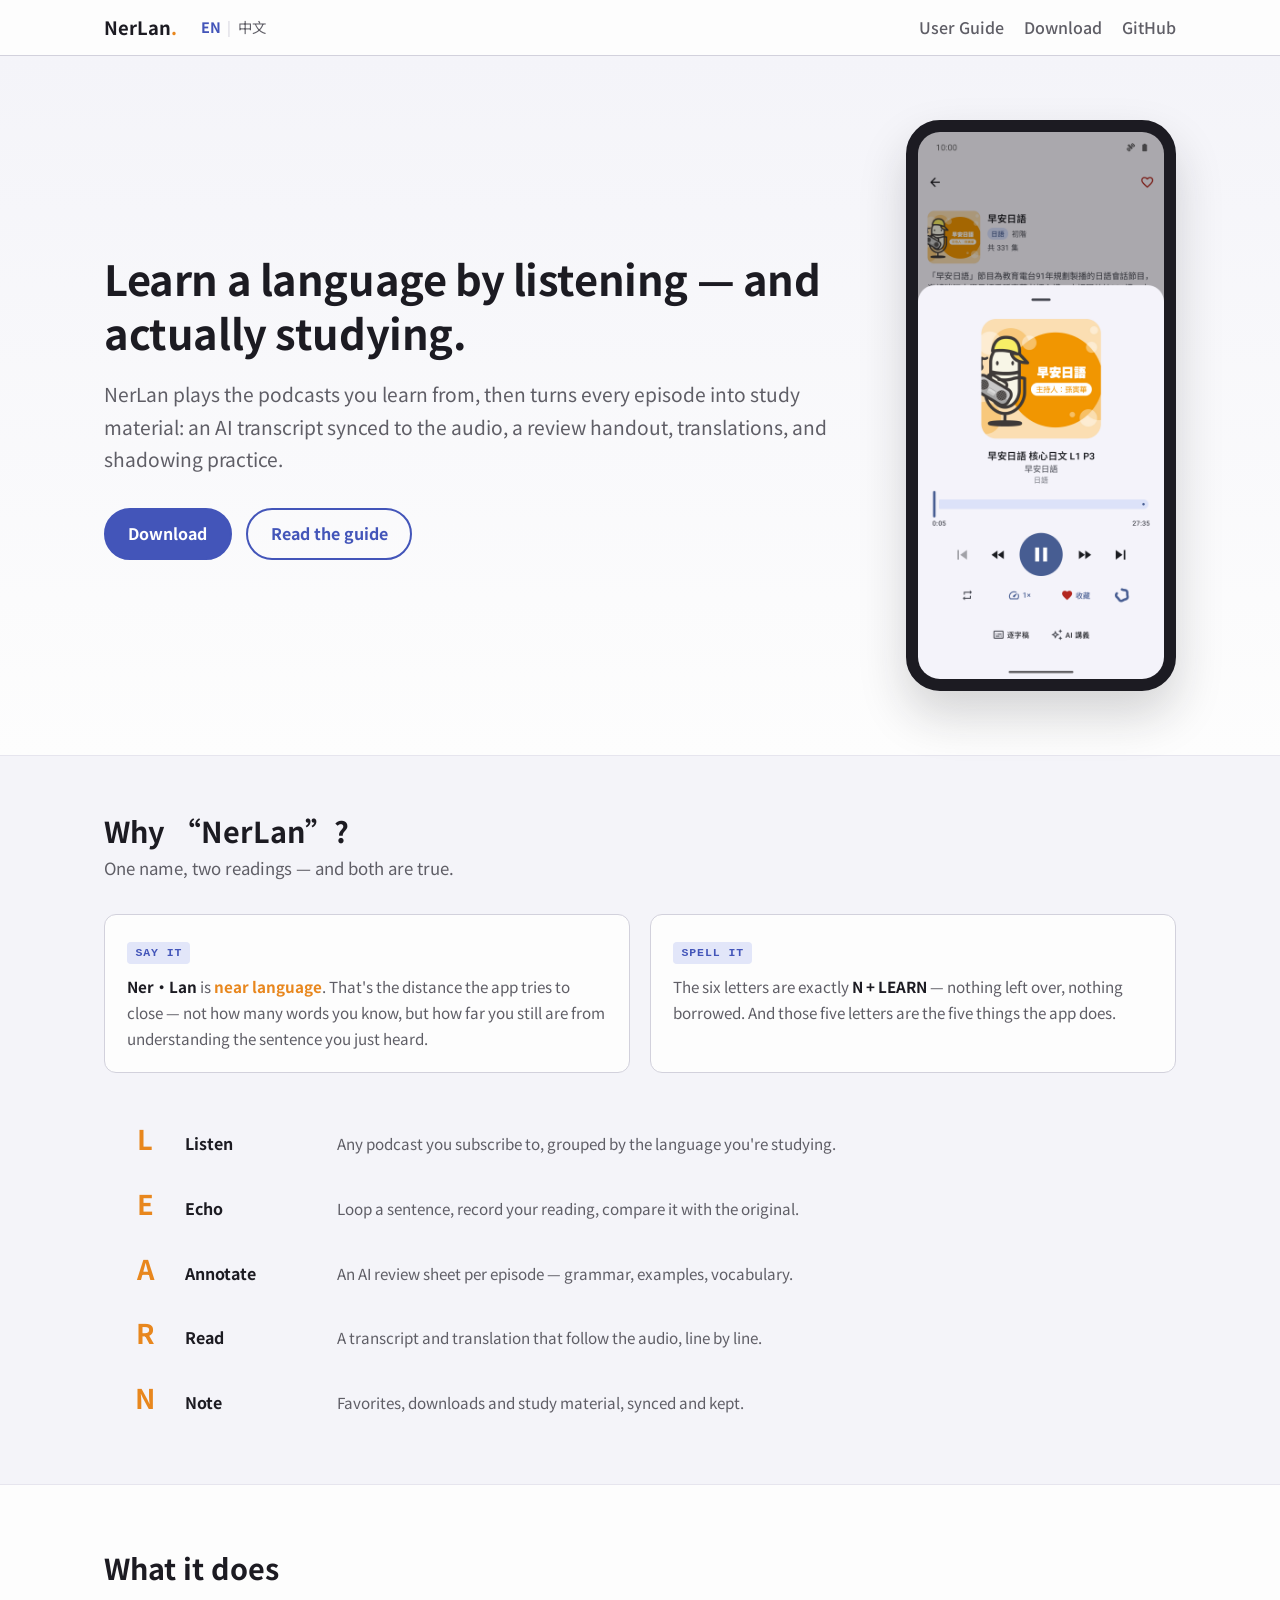
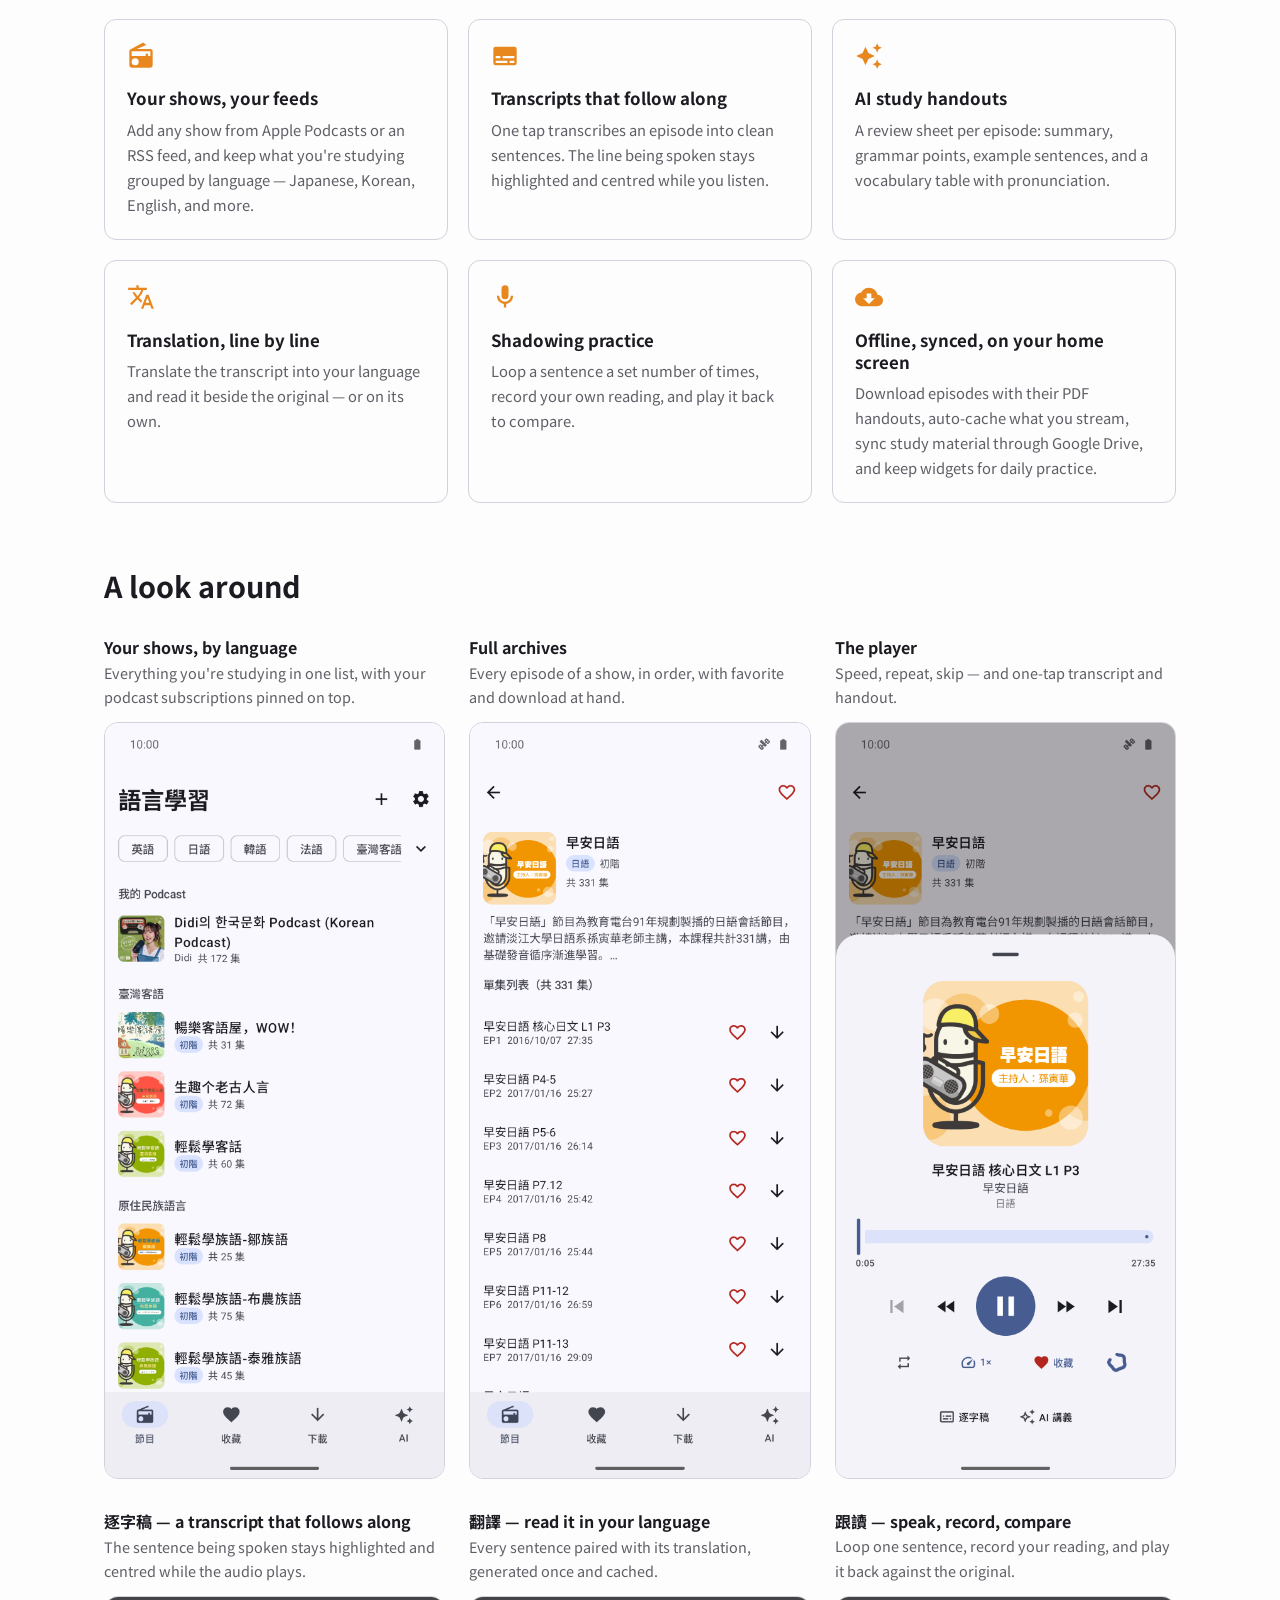
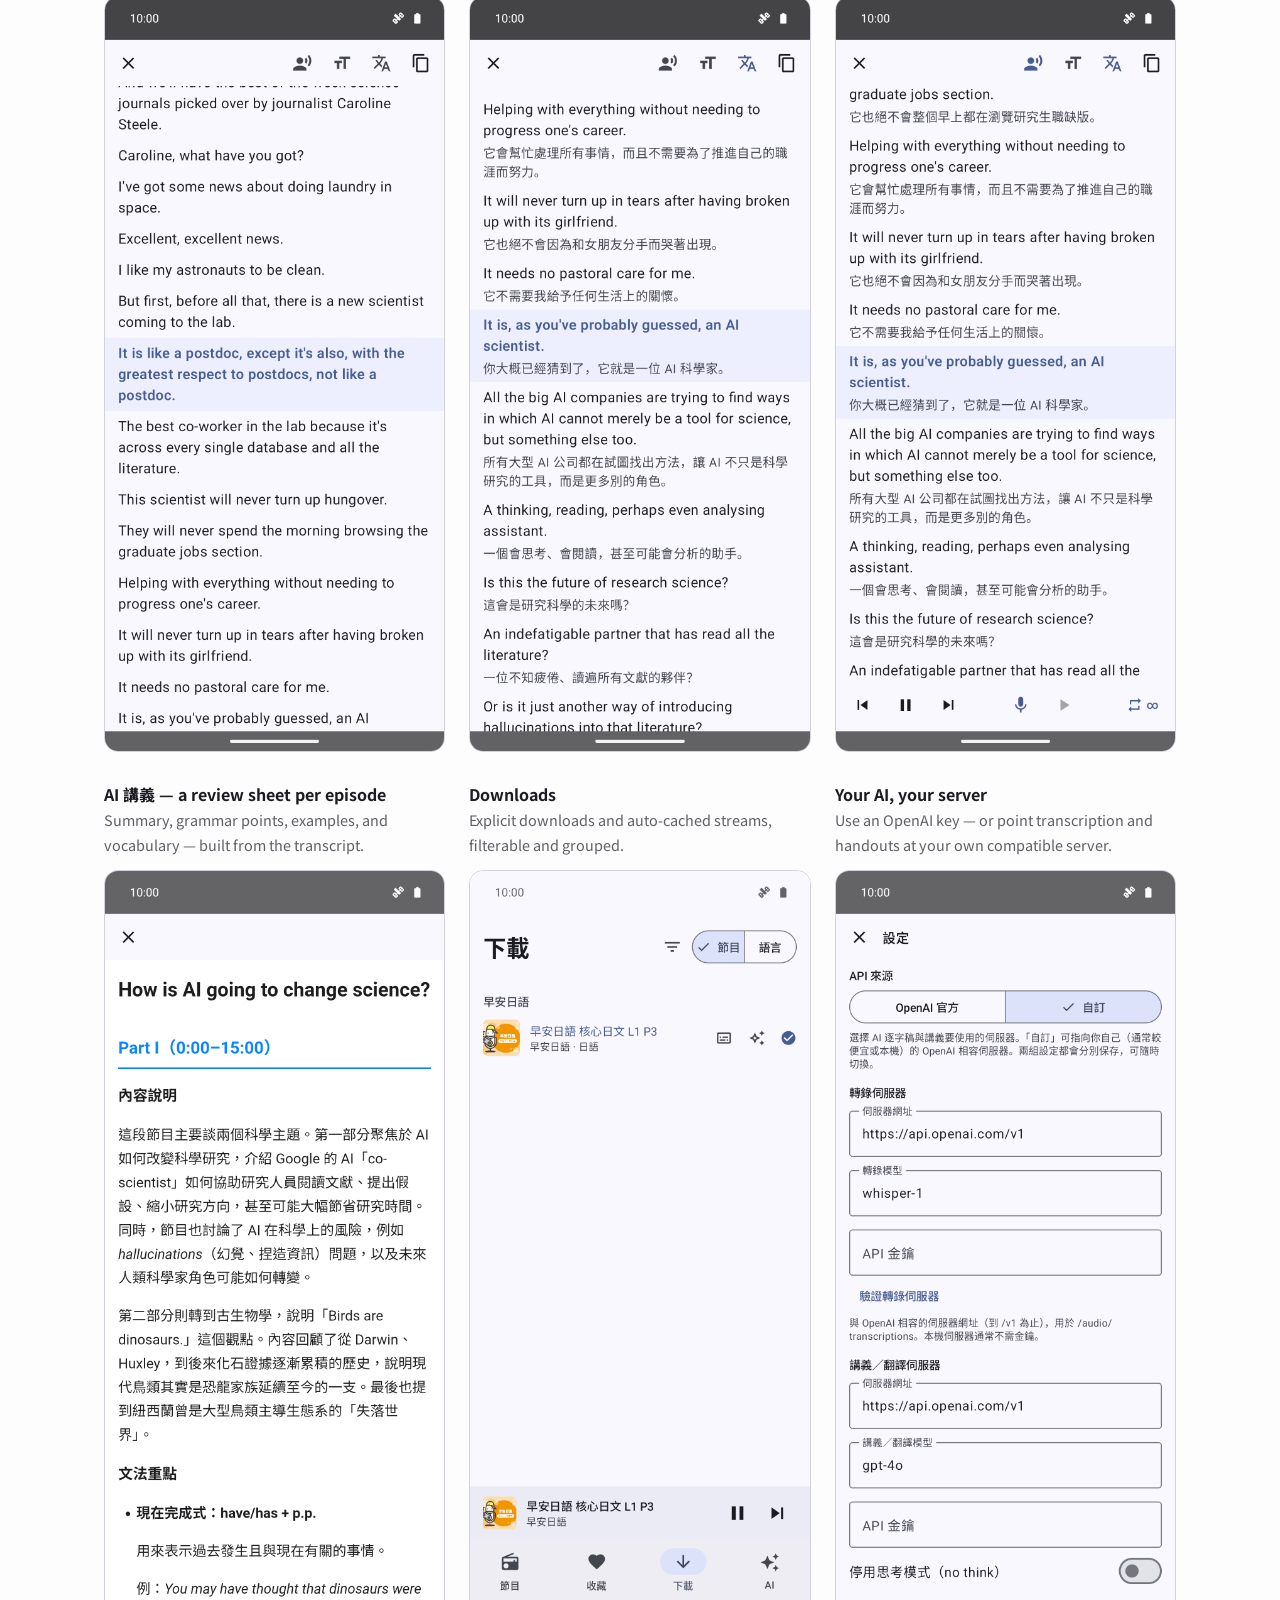
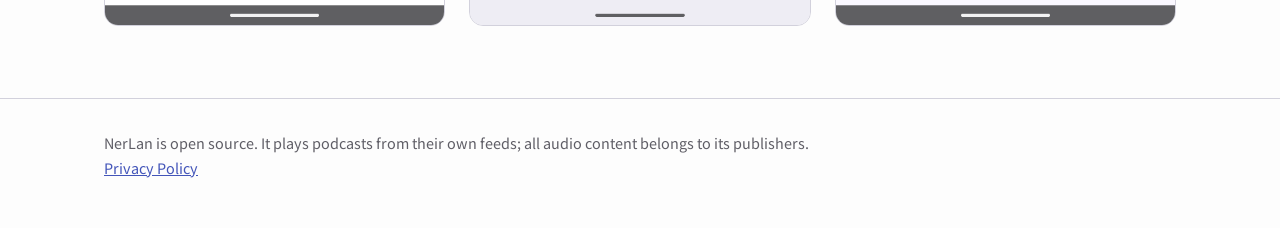
==== commit a0288eee: "docs: add a privacy policy for both apps The App Store requires a privacy policy URL to submit, and " ====
--- a/docs/index.html
+++ b/docs/index.html
@@ -3,6 +3,15 @@
 <head>
   <meta charset="utf-8">
   <meta name="viewport" content="width=device-width, initial-scale=1">
+  <!-- Google tag (gtag.js) -->
+  <script async src="https://www.googletagmanager.com/gtag/js?id=G-XQSZXV7E00"></script>
+  <script>
+    window.dataLayer = window.dataLayer || [];
+    function gtag(){dataLayer.push(arguments);}
+    gtag('js', new Date());
+
+    gtag('config', 'G-XQSZXV7E00');
+  </script>
   <title>NerLan — Learn languages by listening, with AI study tools</title>
   <meta name="description" content="NerLan turns the podcasts you learn from into a study workflow: AI transcripts synced to playback, study handouts, translation, and shadowing practice.">
   <link rel="stylesheet" href="style.css">
@@ -129,6 +138,7 @@
 <footer class="site-footer">
   <div class="container">
     NerLan is open source. It plays podcasts from their own feeds; all audio content belongs to its publishers.
+    <br><a href="privacy.html">Privacy Policy</a>
   </div>
 </footer>
 
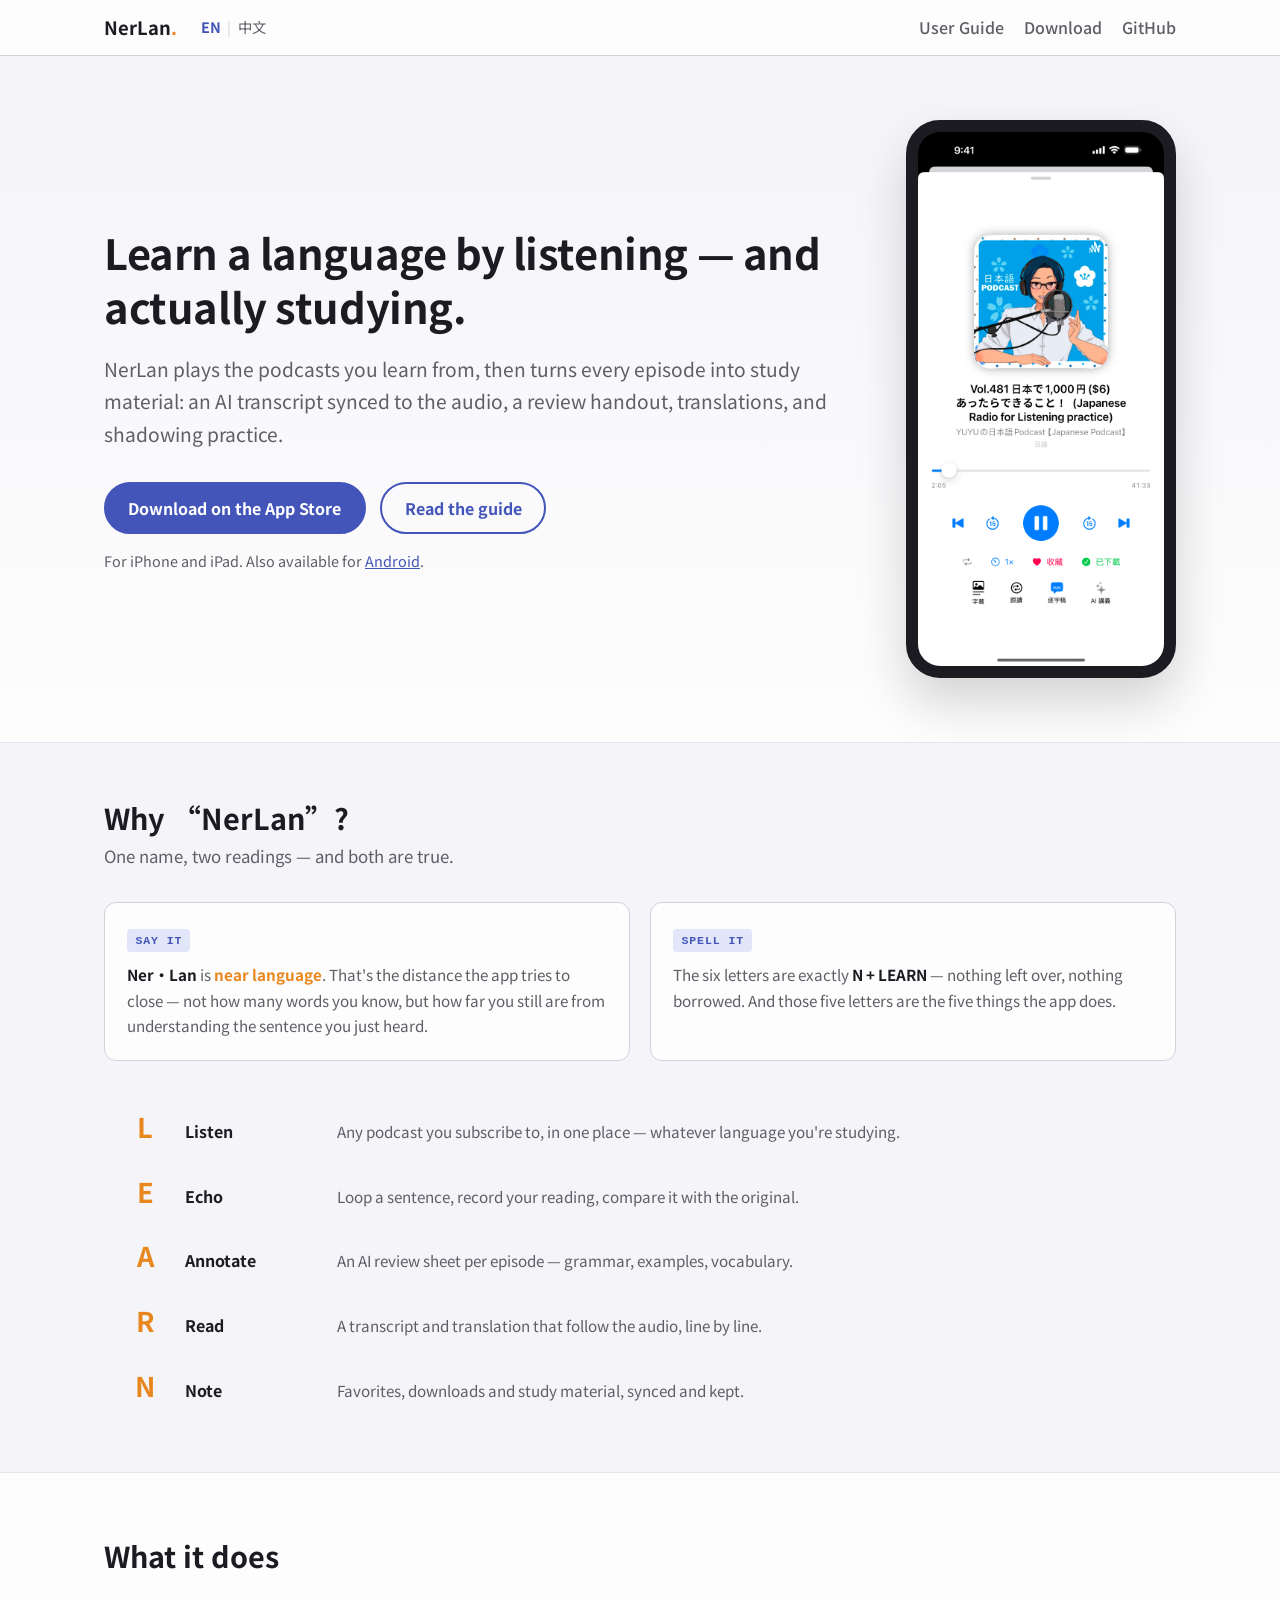
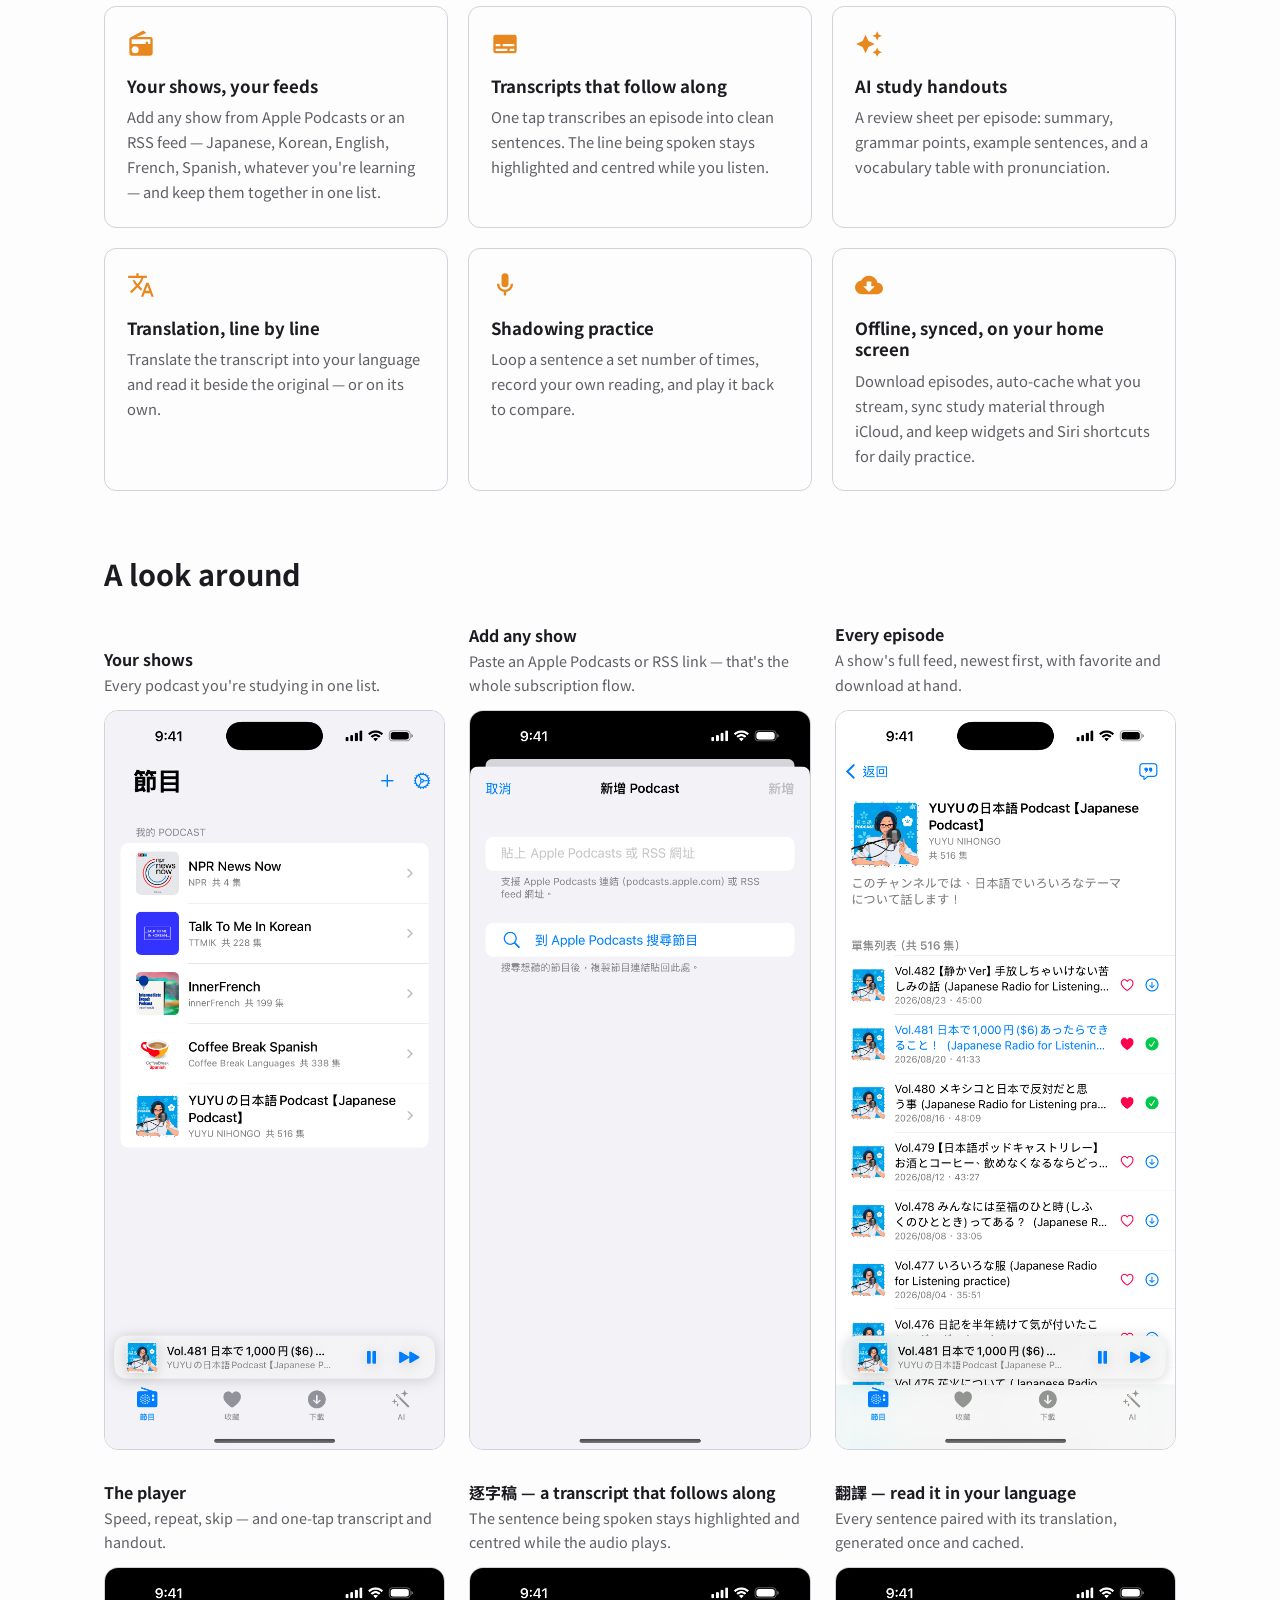
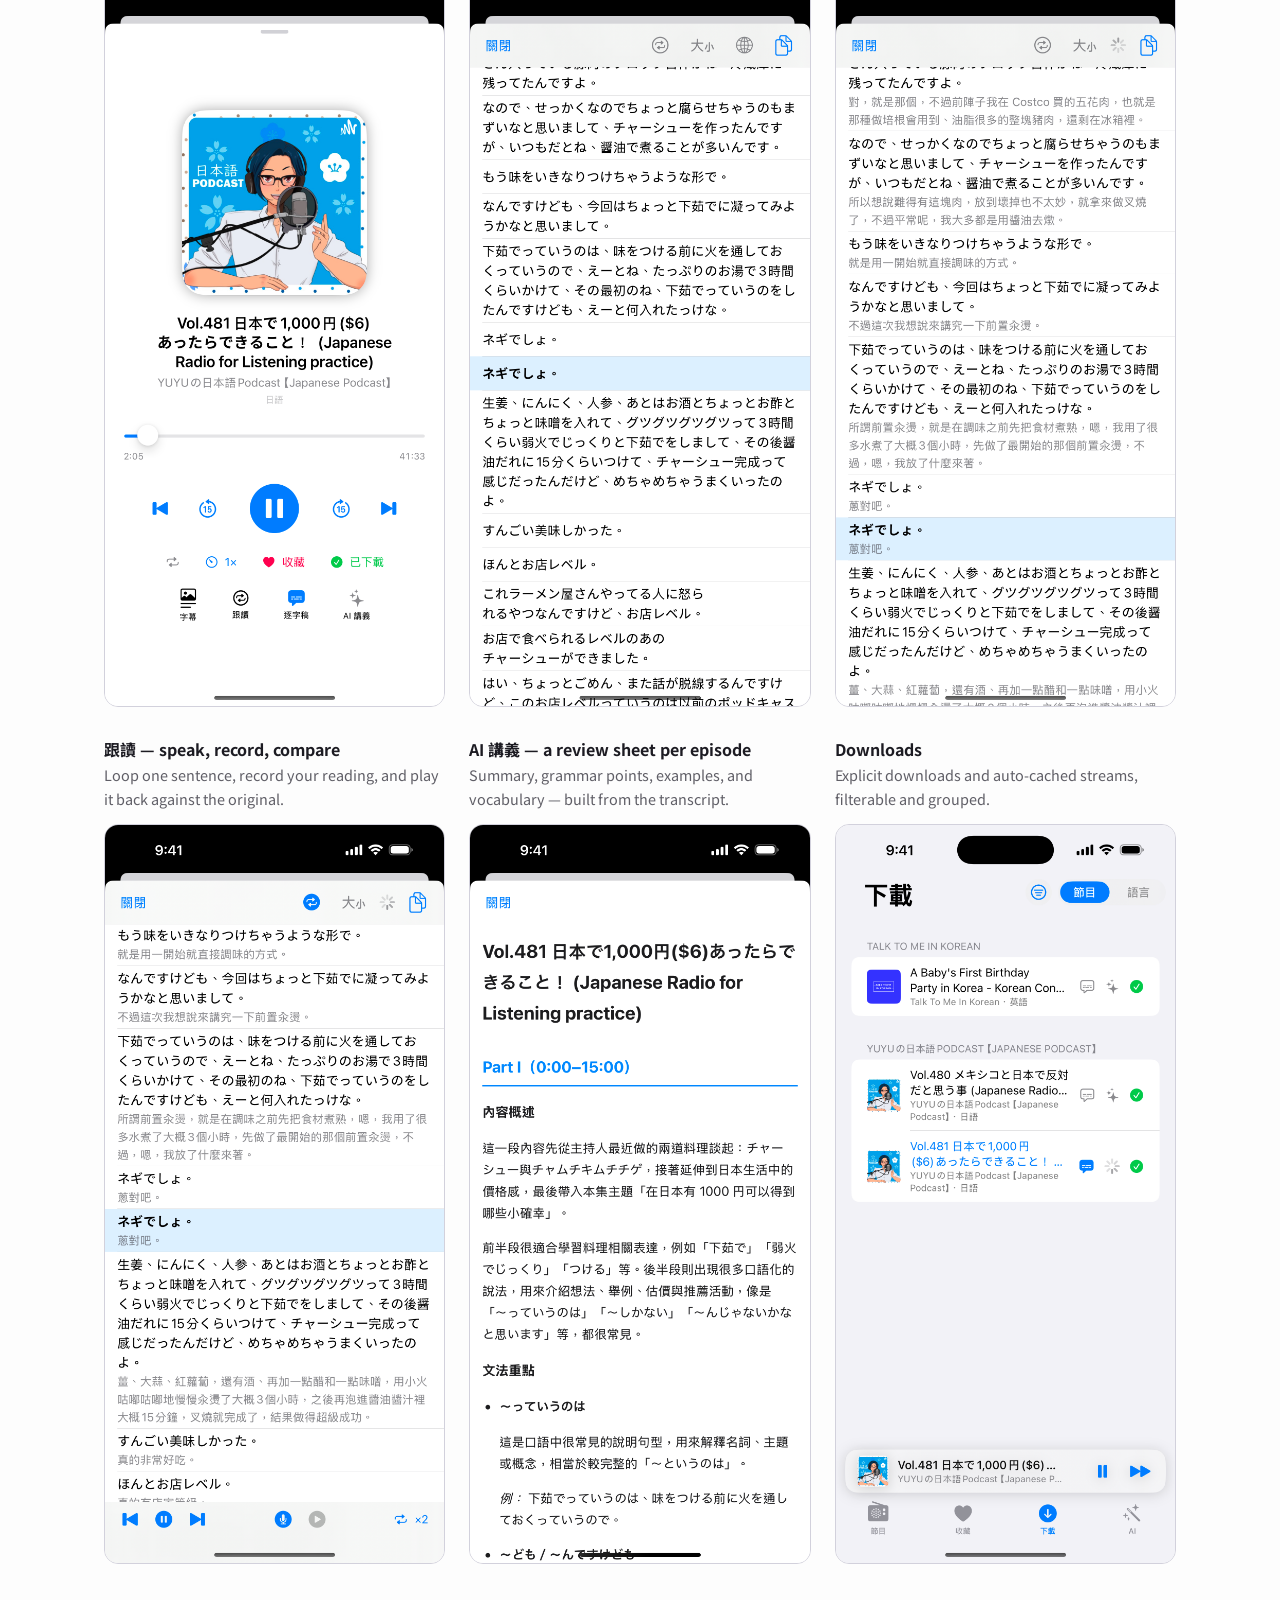
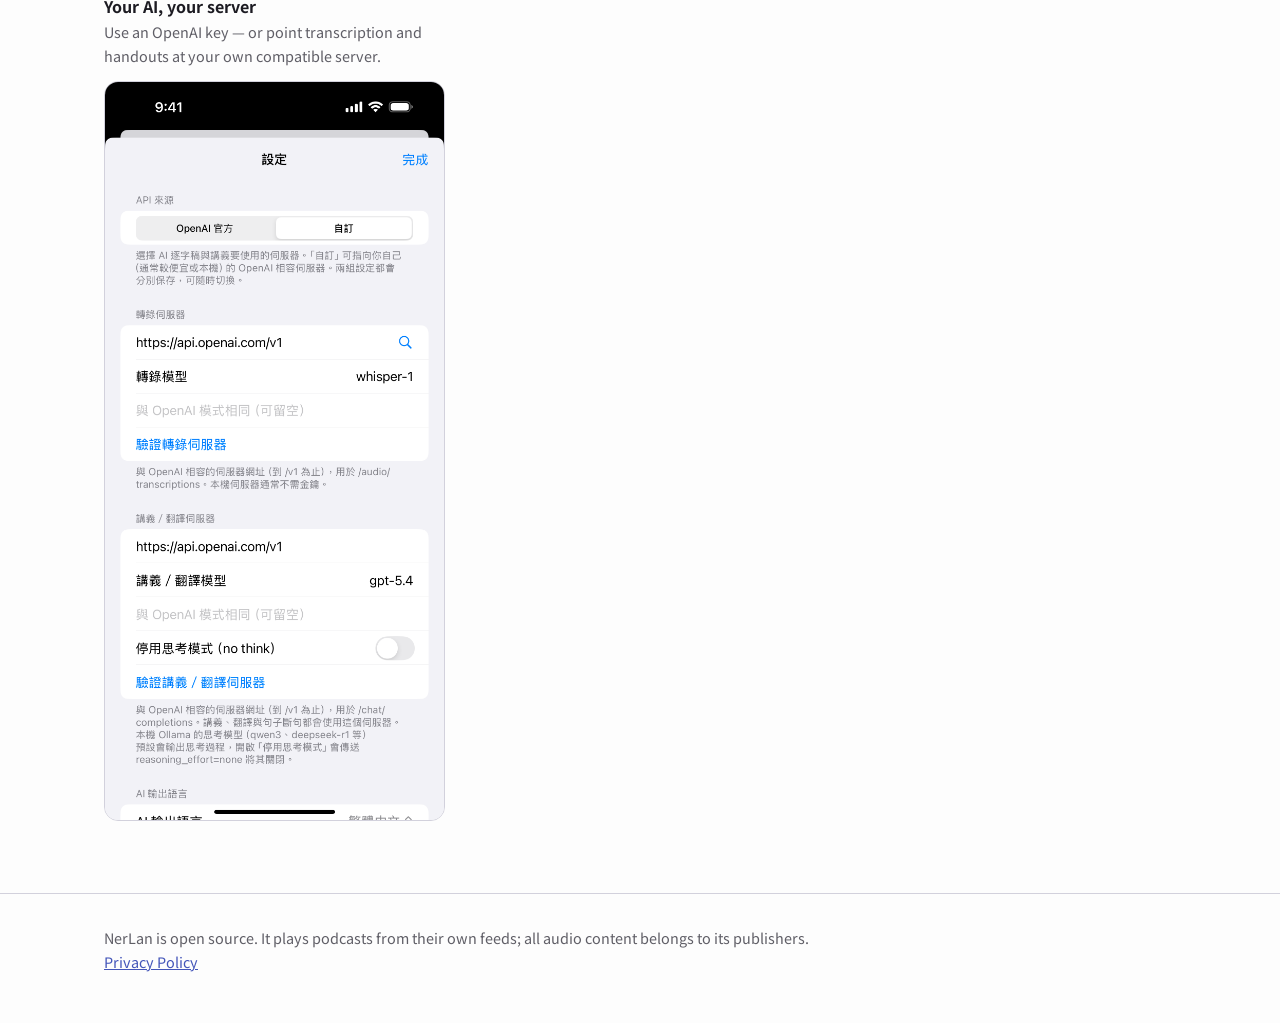
==== commit eedd27db: "docs: document the iOS App Store release; iOS simulator screenshots - Add the App Store link (apps.a" ====
--- a/docs/index.html
+++ b/docs/index.html
@@ -14,6 +14,9 @@
   </script>
   <title>NerLan — Learn languages by listening, with AI study tools</title>
   <meta name="description" content="NerLan turns the podcasts you learn from into a study workflow: AI transcripts synced to playback, study handouts, translation, and shadowing practice.">
+  <link rel="icon" href="favicon.ico" sizes="any">
+  <link rel="icon" href="favicon.svg" type="image/svg+xml">
+  <link rel="apple-touch-icon" href="apple-touch-icon.png">
   <link rel="stylesheet" href="style.css">
   <script defer src="lang-banner.js"></script>
 </head>
@@ -26,7 +29,7 @@
     <ul class="site-nav__links">
       <li><a href="guide.html">User Guide</a></li>
       <li><a href="download.html">Download</a></li>
-      <li><a href="https://github.com/plateaukao/nerlan-android">GitHub</a></li>
+      <li><a href="https://github.com/plateaukao/nerlan">GitHub</a></li>
     </ul>
   </div>
 </nav>
@@ -37,12 +40,13 @@
       <h1>Learn a language by listening — and actually studying.</h1>
       <p class="tagline">NerLan plays the podcasts you learn from, then turns every episode into study material: an AI transcript synced to the audio, a review handout, translations, and shadowing practice.</p>
       <div class="hero__cta">
-        <a class="btn btn--primary" href="download.html">Download</a>
+        <a class="btn btn--primary" href="https://apps.apple.com/tw/app/nerlan/id6782030130">Download on the App Store</a>
         <a class="btn btn--ghost" href="guide.html">Read the guide</a>
       </div>
+      <p class="hero__note">For iPhone and iPad. Also available for <a href="download.html">Android</a>.</p>
     </div>
     <div class="hero__shot">
-      <img src="images/player.png" alt="NerLan player showing a Japanese lesson" width="1080" height="2400">
+      <img src="images/player.png" alt="NerLan player showing a Japanese podcast episode" width="1320" height="2868">
     </div>
   </div>
 </header>
@@ -64,7 +68,7 @@
     </div>
 
     <ol class="learn-strip">
-      <li><a href="guide.html#programs"><span class="learn-strip__letter">L</span><span class="learn-strip__name">Listen</span><span class="learn-strip__desc">Any podcast you subscribe to, grouped by the language you're studying.</span></a></li>
+      <li><a href="guide.html#programs"><span class="learn-strip__letter">L</span><span class="learn-strip__name">Listen</span><span class="learn-strip__desc">Any podcast you subscribe to, in one place — whatever language you're studying.</span></a></li>
       <li><a href="guide.html#shadowing"><span class="learn-strip__letter">E</span><span class="learn-strip__name">Echo</span><span class="learn-strip__desc">Loop a sentence, record your reading, compare it with the original.</span></a></li>
       <li><a href="guide.html#handouts"><span class="learn-strip__letter">A</span><span class="learn-strip__name">Annotate</span><span class="learn-strip__desc">An AI review sheet per episode — grammar, examples, vocabulary.</span></a></li>
       <li><a href="guide.html#transcripts"><span class="learn-strip__letter">R</span><span class="learn-strip__name">Read</span><span class="learn-strip__desc">A transcript and translation that follow the audio, line by line.</span></a></li>
@@ -81,7 +85,7 @@
       <a class="feature-card" href="guide.html#programs">
         <svg viewBox="0 0 24 24" aria-hidden="true"><path d="M3.24 6.15C2.51 6.43 2 7.17 2 8v12a2 2 0 0 0 2 2h16a2 2 0 0 0 2-2V8a2 2 0 0 0-2-2H8.3l8.26-3.34L13.88.5 3.24 6.15zM7 20a3 3 0 1 1 0-6 3 3 0 0 1 0 6zm13-8h-2v-2h-2v2H4V8h16v4z"/></svg>
         <h3>Your shows, your feeds</h3>
-        <p>Add any show from Apple Podcasts or an RSS feed, and keep what you're studying grouped by language — Japanese, Korean, English, and more.</p>
+        <p>Add any show from Apple Podcasts or an RSS feed — Japanese, Korean, English, French, Spanish, whatever you're learning — and keep them together in one list.</p>
       </a>
 
       <a class="feature-card" href="guide.html#transcripts">
@@ -111,7 +115,7 @@
       <a class="feature-card" href="guide.html#downloads">
         <svg viewBox="0 0 24 24" aria-hidden="true"><path d="M19.35 10.04A7.49 7.49 0 0 0 12 4C9.11 4 6.6 5.64 5.35 8.04A5.994 5.994 0 0 0 0 14a6 6 0 0 0 6 6h13a5 5 0 0 0 5-5c0-2.64-2.05-4.78-4.65-4.96zM17 13l-5 5-5-5h3V9h4v4h3z"/></svg>
         <h3>Offline, synced, on your home screen</h3>
-        <p>Download episodes with their PDF handouts, auto-cache what you stream, sync study material through Google Drive, and keep widgets for daily practice.</p>
+        <p>Download episodes, auto-cache what you stream, sync study material through iCloud, and keep widgets and Siri shortcuts for daily practice.</p>
       </a>
 
     </div>
@@ -122,8 +126,9 @@
   <div class="container">
     <h2>A look around</h2>
     <div class="gallery__grid">
-      <figure class="gallery__item"><img src="images/podcast.png" alt="Program list with language filters and a subscribed podcast" loading="lazy"><figcaption><h3>Your shows, by language</h3><p>Everything you're studying in one list, with your podcast subscriptions pinned on top.</p></figcaption></figure>
-      <figure class="gallery__item"><img src="images/program-detail.png" alt="Show page with episode list" loading="lazy"><figcaption><h3>Full archives</h3><p>Every episode of a show, in order, with favorite and download at hand.</p></figcaption></figure>
+      <figure class="gallery__item"><img src="images/programs.png" alt="The 節目 tab listing subscribed podcasts" loading="lazy"><figcaption><h3>Your shows</h3><p>Every podcast you're studying in one list.</p></figcaption></figure>
+      <figure class="gallery__item"><img src="images/podcast.png" alt="The 新增 Podcast sheet" loading="lazy"><figcaption><h3>Add any show</h3><p>Paste an Apple Podcasts or RSS link — that's the whole subscription flow.</p></figcaption></figure>
+      <figure class="gallery__item"><img src="images/program-detail.png" alt="Show page with episode list" loading="lazy"><figcaption><h3>Every episode</h3><p>A show's full feed, newest first, with favorite and download at hand.</p></figcaption></figure>
       <figure class="gallery__item"><img src="images/player.png" alt="Full player" loading="lazy"><figcaption><h3>The player</h3><p>Speed, repeat, skip — and one-tap transcript and handout.</p></figcaption></figure>
       <figure class="gallery__item"><img src="images/transcript.png" alt="Transcript with the spoken sentence highlighted" loading="lazy"><figcaption><h3>逐字稿 — a transcript that follows along</h3><p>The sentence being spoken stays highlighted and centred while the audio plays.</p></figcaption></figure>
       <figure class="gallery__item"><img src="images/translation.png" alt="Bilingual transcript with translations under each sentence" loading="lazy"><figcaption><h3>翻譯 — read it in your language</h3><p>Every sentence paired with its translation, generated once and cached.</p></figcaption></figure>
--- a/docs/style.css
+++ b/docs/style.css
@@ -158,6 +158,8 @@
 }
 
 .hero__cta { display: flex; gap: 0.9rem; flex-wrap: wrap; }
+.hero__note { margin: 0.9rem 0 0; color: var(--mid); font-size: 0.9rem; }
+.download-card .btn + .btn { margin-left: 0.5rem; }
 
 .btn {
   display: inline-block;
